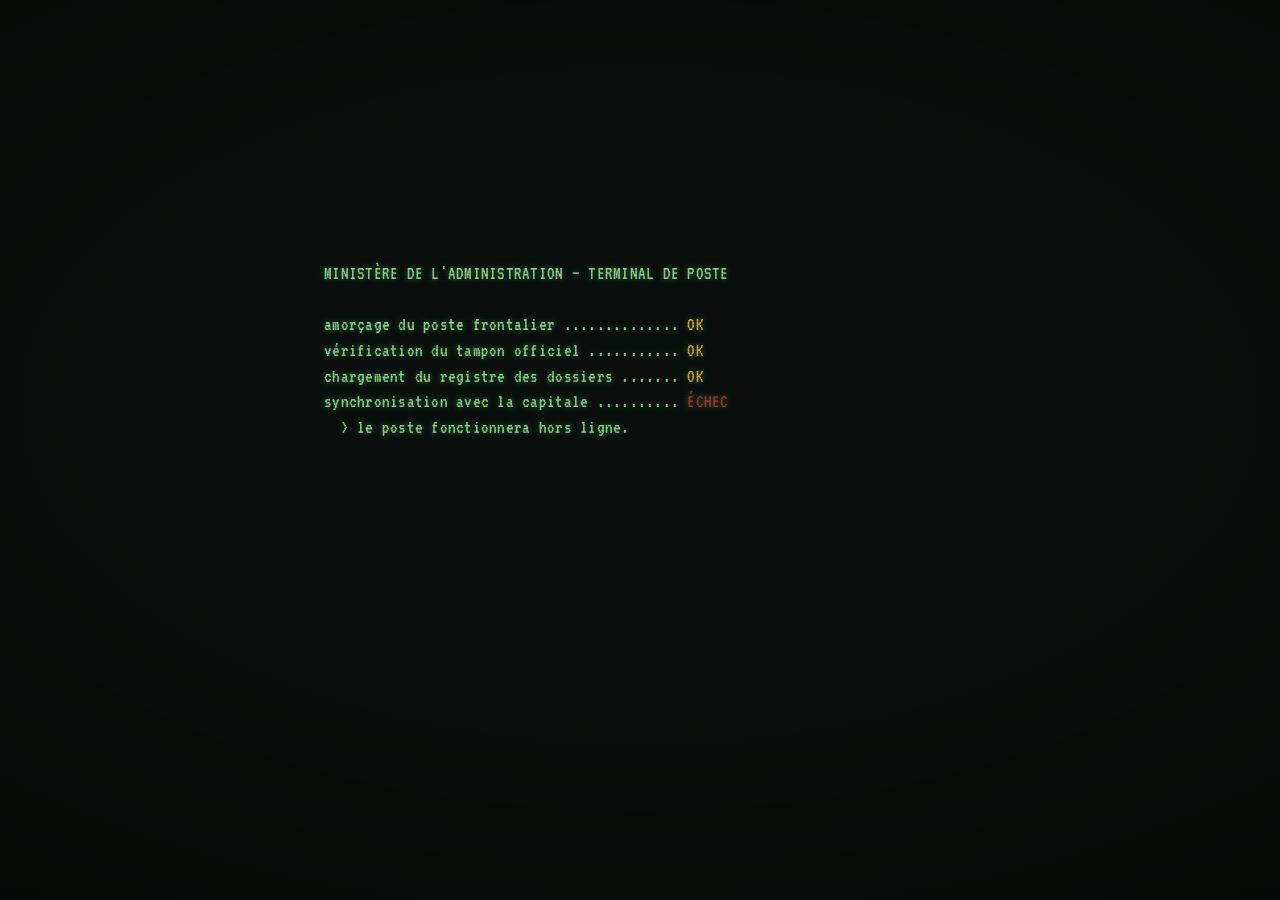
==== portfolio/index.html @ 6e9fb61f "Portfolio interactif : poste-frontière jouable Ajoute portfolio/ — un portfolio en poste de contrôle" ====
<!DOCTYPE html>
<html lang="fr">
<head>
<meta charset="UTF-8">
<meta name="viewport" content="width=device-width, initial-scale=1.0, viewport-fit=cover">
<meta name="theme-color" content="#0b0e0c">
<title>BUREAU DES ENTRÉES — Ayoub Ouaadoud</title>
<meta name="description" content="Portfolio interactif : poste de contrôle, documents à inspecter, tampons et terminal.">
<link rel="preconnect" href="https://fonts.googleapis.com">
<link rel="preconnect" href="https://fonts.gstatic.com" crossorigin>
<link href="https://fonts.googleapis.com/css2?family=Silkscreen:wght@400;700&family=VT323&family=Special+Elite&display=swap" rel="stylesheet">
<link rel="stylesheet" href="css/portfolio.css">
<link rel="icon" href="data:image/svg+xml,<svg xmlns='http://www.w3.org/2000/svg' viewBox='0 0 100 100'><text y='.9em' font-size='90'>🛂</text></svg>">
</head>
<body class="booting">

<!-- ================= HABILLAGE CRT ================= -->
<div class="crt" aria-hidden="true">
  <div class="crt-lines"></div>
  <div class="crt-glow"></div>
  <div class="crt-flicker"></div>
</div>

<!-- ================= 1. AMORÇAGE ================= -->
<section id="layer-boot" class="layer active">
  <div class="boot-wrap">
    <pre id="boot-log" class="boot-log"></pre>
    <button id="boot-enter" class="boot-enter" hidden>
      &gt; APPUYEZ POUR PRENDRE VOTRE POSTE
    </button>
    <p class="boot-hint" id="boot-hint" hidden>le son est désactivé — vous pourrez l'allumer en haut à droite</p>
  </div>
</section>

<!-- ================= 2. BRIEFING DU JOUR ================= -->
<section id="layer-brief" class="layer">
  <div class="brief">
    <p class="brief-day" id="brief-day">JOUR 1</p>
    <h1 class="brief-title" id="brief-title">BUREAU DES ENTRÉES</h1>
    <div class="brief-rule"></div>
    <p class="brief-line" id="brief-line"></p>
    <ul class="brief-list" id="brief-list"></ul>
    <button id="brief-go" class="btn btn-stamp">COMMENCER LE SERVICE</button>
  </div>
</section>

<!-- ================= 3. LE POSTE ================= -->
<main id="layer-desk" class="layer">

  <header class="hud">
    <div class="hud-left">
      <span class="hud-seal">◼</span>
      <span class="hud-state" id="hud-state">ÉTAT DE BRUXELLIA</span>
      <span class="hud-sep">·</span>
      <span id="hud-day">JOUR 1</span>
      <span class="hud-sep">·</span>
      <span id="hud-clock">09:00</span>
    </div>
    <div class="hud-right">
      <button class="hud-btn" id="btn-dossier" title="Dossiers approuvés">▤ <span id="hud-count">0</span>/<span id="hud-total">0</span></button>
      <button class="hud-btn" id="btn-eggs" title="Anomalies détectées">◈ <span id="egg-count">0</span>/<span id="egg-total">0</span></button>
      <button class="hud-btn" id="btn-sound" title="Son" aria-pressed="false">♪ OFF</button>
      <button class="hud-btn" id="btn-help" title="Aide">?</button>
    </div>
  </header>

  <!-- ---- guichet ---- -->
  <section class="booth">
    <div class="booth-wall">
      <div class="wall-poster" id="wall-poster">
        <span class="poster-glyph">▲</span>
        <span class="poster-text" id="poster-text">L'ORDRE PAR LE FORMULAIRE</span>
      </div>
      <div class="wall-clock" aria-hidden="true"><span class="wall-clock-hand"></span></div>
      <div class="wall-plant" id="wall-plant" title="…">❦</div>
    </div>

    <div class="booth-window">
      <div class="window-frame">
        <div class="window-glass">
          <div class="queue-shadows" id="queue-shadows"></div>
          <div class="applicant" id="applicant" hidden>
            <div class="applicant-portrait" id="applicant-portrait"></div>
          </div>
          <div class="window-empty" id="window-empty">— GUICHET LIBRE —</div>
        </div>
        <div class="window-sill"></div>
      </div>

      <div class="booth-side">
        <div class="queue-box">
          <span class="queue-label">EN ATTENTE</span>
          <span class="queue-num" id="queue-num">0</span>
        </div>
        <button class="buzzer" id="buzzer">
          <span class="buzzer-dome"></span>
          <span class="buzzer-label">SUIVANT</span>
        </button>
      </div>
    </div>

    <div class="dialogue" id="dialogue" hidden>
      <span class="dialogue-who" id="dialogue-who"></span>
      <p class="dialogue-text" id="dialogue-text"></p>
    </div>
  </section>

  <!-- ---- bureau ---- -->
  <section class="desk" id="desk">
    <div class="desk-edge"></div>
    <div class="desk-surface" id="desk-surface">
      <p class="desk-hint" id="desk-hint">Appuyez sur <b>SUIVANT</b> pour appeler le premier dossier.</p>
    </div>

    <aside class="tray">
      <button class="tool tool-book" id="tool-book">
        <span class="tool-ico">▤</span><span class="tool-name">RÈGLEMENT</span>
      </button>
      <button class="tool tool-term" id="tool-term">
        <span class="tool-ico">▮</span><span class="tool-name">TERMINAL</span>
      </button>
      <div class="stamps">
        <button class="stamp-tool stamp-ok" id="stamp-ok" data-verdict="ok">
          <span class="stamp-face">APPROUVÉ</span>
        </button>
        <button class="stamp-tool stamp-no" id="stamp-no" data-verdict="no">
          <span class="stamp-face">REFUSÉ</span>
        </button>
      </div>
      <button class="tool tool-lamp" id="tool-lamp" title="Lampe de bureau">
        <span class="tool-ico">☼</span><span class="tool-name">LAMPE</span>
      </button>
    </aside>
  </section>

  <div class="stamp-cursor" id="stamp-cursor" hidden></div>
</main>

<!-- ================= SUPERPOSITIONS ================= -->

<!-- règlement -->
<div class="overlay" id="ov-book" hidden>
  <div class="book">
    <div class="book-head">
      <span class="book-title">RÈGLEMENT DU BUREAU</span>
      <button class="x" data-close="ov-book">✕</button>
    </div>
    <nav class="book-tabs" id="book-tabs"></nav>
    <div class="book-page" id="book-page"></div>
  </div>
</div>

<!-- terminal -->
<div class="overlay" id="ov-term" hidden>
  <div class="terminal">
    <div class="term-head">
      <span class="term-title">TERMINAL DE SERVICE — v0.9</span>
      <button class="x" data-close="ov-term">✕</button>
    </div>
    <div class="term-body" id="term-body"></div>
    <form class="term-form" id="term-form" autocomplete="off">
      <span class="term-prompt">inspecteur@bureau:~$</span>
      <input class="term-input" id="term-input" spellcheck="false" autocomplete="off">
    </form>
  </div>
</div>

<!-- dossiers approuvés -->
<div class="overlay" id="ov-dossier" hidden>
  <div class="panel">
    <div class="panel-head">
      <span class="panel-title">DOSSIERS TRAITÉS</span>
      <button class="x" data-close="ov-dossier">✕</button>
    </div>
    <div class="panel-body" id="dossier-body"></div>
  </div>
</div>

<!-- anomalies / easter eggs -->
<div class="overlay" id="ov-eggs" hidden>
  <div class="panel">
    <div class="panel-head">
      <span class="panel-title">REGISTRE DES ANOMALIES</span>
      <button class="x" data-close="ov-eggs">✕</button>
    </div>
    <div class="panel-body" id="eggs-body"></div>
  </div>
</div>

<!-- aide -->
<div class="overlay" id="ov-help" hidden>
  <div class="panel panel-sm">
    <div class="panel-head">
      <span class="panel-title">CONSIGNES</span>
      <button class="x" data-close="ov-help">✕</button>
    </div>
    <div class="panel-body">
      <ul class="help-list">
        <li><b>SUIVANT</b> — appelle le dossier suivant au guichet.</li>
        <li><b>Clic sur un document</b> — l'agrandit. Re-clic : le repose.</li>
        <li><b>Glisser</b> — déplace les papiers sur le bureau.</li>
        <li><b>APPROUVÉ / REFUSÉ</b> — prenez le tampon, puis frappez le passeport.</li>
        <li><b>RÈGLEMENT</b> — qui je suis, ce que je sais faire, comment me joindre.</li>
        <li><b>TERMINAL</b> — tapez <code>aide</code>. Certaines commandes ne sont pas dans la liste.</li>
        <li><b>◈</b> — anomalies cachées dans le bureau. Elles ne se donnent pas.</li>
      </ul>
      <p class="help-foot">Aucun verdict n'est le bon. Le bureau s'en moque. Vous non.</p>
    </div>
  </div>
</div>

<!-- toast -->
<div class="toast" id="toast" hidden></div>

<script src="js/data.js"></script>
<script src="js/audio.js"></script>
<script src="js/portraits.js"></script>
<script src="js/eggs.js"></script>
<script src="js/terminal.js"></script>
<script src="js/desk.js"></script>
<script src="js/main.js"></script>
</body>
</html>
---- portfolio/css/portfolio.css ----
/* ============================================================
   BUREAU DES ENTRÉES — portfolio interactif
   Thème : poste-frontière, béton, papier jauni, encre de tampon
   Règle de style : aucun angle arrondi, aucune ombre floue,
   des bordures nettes de 2px, tout en majuscules.
   ============================================================ */

:root {
  /* béton & métal */
  --void:      #07090a;
  --wall:      #2c3230;
  --wall-2:    #232827;
  --wall-3:    #1a1e1d;
  --metal:     #3c4340;
  --metal-2:   #2a302e;
  --desk:      #4a3f33;
  --desk-2:    #362e25;

  /* papier */
  --paper:     #cdc6ae;
  --paper-2:   #bab392;
  --paper-3:   #a49c7d;
  --ink:       #191713;
  --ink-soft:  #4a453b;

  /* encres */
  --green:     #4f8f5b;
  --green-2:   #2f5d38;
  --red:       #a33127;
  --red-2:     #74211a;
  --amber:     #d9a441;
  --crt:       #86d68a;
  --crt-dim:   #47774a;

  --f-pix:  "Silkscreen", "Courier New", monospace;
  --f-term: "VT323", "Courier New", monospace;
  --f-type: "Special Elite", "Courier New", monospace;

  --shadow: 3px 3px 0 rgba(0, 0, 0, 0.55);
}

* { margin: 0; padding: 0; box-sizing: border-box; -webkit-tap-highlight-color: transparent; }

/* l'attribut hidden l'emporte toujours : plusieurs blocs sont en display:flex */
[hidden] { display: none !important; }

html, body { height: 100%; }

body {
  background: var(--void);
  color: var(--paper);
  font-family: var(--f-pix);
  font-size: 13px;
  line-height: 1.5;
  overflow: hidden;
  image-rendering: pixelated;
  letter-spacing: 0.02em;
}

body.night { --wall: #1c211f; --wall-2: #171b1a; --desk: #2e281f; --desk-2: #221d16; }

button, input { font: inherit; color: inherit; background: none; border: none; cursor: pointer; }

code { font-family: var(--f-term); font-size: 1.15em; color: var(--amber); }

/* ---------- habillage CRT ---------- */
.crt { position: fixed; inset: 0; z-index: 900; pointer-events: none; }
.crt-lines {
  position: absolute; inset: 0; opacity: 0.5;
  background: repeating-linear-gradient(
    to bottom,
    rgba(0, 0, 0, 0.32) 0px, rgba(0, 0, 0, 0.32) 1px,
    transparent 1px, transparent 3px);
}
.crt-glow {
  position: absolute; inset: 0;
  background: radial-gradient(ellipse 90% 70% at 50% 45%, transparent 45%, rgba(0, 0, 0, 0.75) 100%);
}
.crt-flicker {
  position: absolute; inset: 0; background: rgba(134, 214, 138, 0.03);
  animation: flick 6s steps(1) infinite;
}
@keyframes flick {
  0%, 92%, 100% { opacity: 0; }
  93% { opacity: 1; }
  95% { opacity: 0.2; }
  97% { opacity: 0.8; }
}

/* ---------- couches ---------- */
.layer { display: none; height: 100dvh; width: 100%; }
.layer.active { display: block; }
#layer-desk.active { display: flex; flex-direction: column; }

/* ============================================================
   1. AMORÇAGE
   ============================================================ */
.boot-wrap {
  height: 100dvh; padding: 6vh 5vw;
  display: flex; flex-direction: column; justify-content: center;
  max-width: 760px; margin: 0 auto;
}
.boot-log {
  font-family: var(--f-term); font-size: 19px; line-height: 1.35;
  color: var(--crt); text-shadow: 0 0 6px rgba(134, 214, 138, 0.45);
  white-space: pre-wrap; min-height: 42vh;
}
.boot-log b { color: #fff; font-weight: normal; }
.boot-log .err { color: var(--red); }
.boot-log .ok { color: var(--amber); }
.boot-enter {
  margin-top: 26px; align-self: flex-start;
  font-family: var(--f-term); font-size: 22px; color: var(--void);
  background: var(--crt); padding: 6px 16px;
  animation: blinkbg 1.1s steps(1) infinite;
}
@keyframes blinkbg { 50% { background: var(--crt-dim); } }
.boot-hint { margin-top: 14px; font-size: 10px; color: var(--crt-dim); }

/* ============================================================
   2. BRIEFING
   ============================================================ */
#layer-brief { background: var(--void); }
.brief {
  height: 100dvh; display: flex; flex-direction: column; justify-content: center;
  padding: 0 8vw; max-width: 720px; margin: 0 auto;
  animation: fade 0.6s ease both;
}
@keyframes fade { from { opacity: 0; } }
.brief-day { font-size: 12px; color: var(--amber); letter-spacing: 0.3em; }
.brief-title { font-size: clamp(26px, 7vw, 52px); line-height: 1.05; margin: 10px 0; font-weight: 700; }
.brief-rule { height: 3px; background: var(--paper); width: 90px; margin: 14px 0 20px; }
.brief-line { font-family: var(--f-type); font-size: 15px; color: var(--paper-3); margin-bottom: 18px; }
.brief-list { list-style: none; margin-bottom: 30px; }
.brief-list li { font-size: 12px; padding: 5px 0 5px 18px; position: relative; color: var(--paper-2); }
.brief-list li::before { content: "▪"; position: absolute; left: 0; color: var(--red); }

.btn {
  border: 2px solid var(--paper); padding: 10px 20px; font-size: 13px;
  align-self: flex-start; box-shadow: var(--shadow); transition: transform 0.06s;
}
.btn:active { transform: translate(3px, 3px); box-shadow: none; }
.btn-stamp { background: var(--paper); color: var(--void); font-weight: 700; }
.btn-stamp:hover { background: var(--amber); }

/* ============================================================
   3. HUD
   ============================================================ */
.hud {
  display: flex; justify-content: space-between; align-items: center;
  gap: 10px; padding: 6px 10px; background: var(--wall-3);
  border-bottom: 2px solid var(--void); font-size: 10px; flex: 0 0 auto;
  color: var(--paper-3);
}
.hud-left { display: flex; align-items: center; gap: 7px; min-width: 0; }
.hud-seal { color: var(--red); }
.hud-state { color: var(--paper); letter-spacing: 0.12em; white-space: nowrap; overflow: hidden; text-overflow: ellipsis; }
.hud-sep { opacity: 0.4; }
.hud-right { display: flex; gap: 5px; flex: 0 0 auto; }
.hud-btn {
  border: 1px solid var(--metal); padding: 4px 7px; font-size: 10px;
  background: var(--wall-2); color: var(--paper-3);
}
.hud-btn:hover { background: var(--metal); color: var(--paper); }
.hud-btn.on { background: var(--green-2); color: #fff; border-color: var(--green); }

/* ============================================================
   4. GUICHET
   ============================================================ */
.booth {
  flex: 1 1 44%; min-height: 210px; position: relative; overflow: hidden;
  background:
    linear-gradient(to bottom, var(--wall-2), var(--wall) 55%, var(--wall-3));
}
.booth-wall {
  position: absolute; inset: 0;
  background-image:
    repeating-linear-gradient(90deg, rgba(0,0,0,0.14) 0 2px, transparent 2px 46px),
    repeating-linear-gradient(0deg, rgba(255,255,255,0.02) 0 1px, transparent 1px 5px);
}
.wall-poster {
  position: absolute; left: 4%; top: 12%; width: 108px; padding: 10px 6px;
  background: var(--paper-2); color: var(--ink); border: 2px solid var(--ink);
  text-align: center; box-shadow: var(--shadow); transform: rotate(-1.5deg);
  cursor: pointer; user-select: none;
}
.wall-poster:hover { background: var(--paper); }
.poster-glyph { display: block; font-size: 22px; color: var(--red); line-height: 1; }
.poster-text { display: block; font-size: 8px; margin-top: 6px; letter-spacing: 0.08em; }
.wall-clock {
  position: absolute; right: 6%; top: 10%; width: 42px; height: 42px;
  border: 3px solid var(--metal-2); background: var(--wall-3);
}
.wall-clock-hand {
  position: absolute; left: 50%; top: 50%; width: 2px; height: 14px;
  background: var(--paper-3); transform-origin: 50% 0;
  animation: tick 24s steps(24) infinite;
}
@keyframes tick { to { transform: rotate(360deg); } }
.wall-plant {
  position: absolute; left: 4%; bottom: 30%; font-size: 26px; color: #5f9a63;
  cursor: pointer; user-select: none; transition: transform 0.12s;
}
.wall-plant:hover { transform: scale(1.12) rotate(4deg); }

/* --- fenêtre --- */
.booth-window {
  position: absolute; left: 50%; top: 50%; transform: translate(-50%, -46%);
  display: flex; align-items: flex-end; gap: 14px;
}
.window-frame { border: 4px solid var(--metal-2); background: var(--void); box-shadow: var(--shadow); }
.window-glass {
  width: 252px; height: 176px; position: relative; overflow: hidden;
  background: linear-gradient(to bottom, #10151a, #1b2228 70%, #10151a);
}
.window-glass::after {
  content: ""; position: absolute; inset: 0; pointer-events: none;
  background: linear-gradient(115deg, rgba(255,255,255,0.07) 0 22%, transparent 22% 40%, rgba(255,255,255,0.04) 40% 47%, transparent 47%);
}
.window-sill { height: 10px; background: var(--metal); border-top: 2px solid var(--void); }
.window-empty {
  position: absolute; inset: 0; display: flex; align-items: center; justify-content: center;
  font-size: 9px; color: #33403f; letter-spacing: 0.2em;
}
.queue-shadows { position: absolute; inset: 0; opacity: 0.5; }
.queue-shadows i {
  position: absolute; bottom: 0; width: 26px; height: 44px; background: #0c1114;
  border-radius: 13px 13px 0 0;
}
.applicant {
  position: absolute; left: 50%; bottom: -14px; transform: translateX(-50%);
  animation: step-up 0.5s steps(4) both;
}
@keyframes step-up { from { transform: translateX(-50%) translateY(46px); } }
.applicant-portrait { width: 136px; height: 170px; }
.buste { display: block; width: 100%; height: 100%; image-rendering: pixelated; }


.booth-side { display: flex; flex-direction: column; gap: 8px; align-items: stretch; }
.queue-box {
  background: var(--wall-3); border: 2px solid var(--metal-2); padding: 5px 8px; text-align: center;
}
.queue-label { display: block; font-size: 7px; color: var(--paper-3); letter-spacing: 0.1em; }
.queue-num { display: block; font-size: 20px; color: var(--amber); }
.buzzer { display: flex; flex-direction: column; align-items: center; gap: 5px; padding: 6px 8px; border: 2px solid var(--metal-2); background: var(--wall-3); }
.buzzer-dome {
  width: 34px; height: 20px; background: linear-gradient(to bottom, var(--red), var(--red-2));
  border: 2px solid var(--void); border-radius: 17px 17px 0 0;
}
.buzzer:hover .buzzer-dome { background: linear-gradient(to bottom, #c93e31, var(--red)); }
.buzzer:active .buzzer-dome { transform: translateY(3px); }
.buzzer-label { font-size: 8px; letter-spacing: 0.1em; }
.buzzer:disabled { opacity: 0.4; cursor: not-allowed; }

/* --- bulle de dialogue --- */
.dialogue {
  position: absolute; left: 50%; bottom: 8px; transform: translateX(-50%);
  width: min(88%, 460px); background: var(--paper); color: var(--ink);
  border: 2px solid var(--ink); padding: 8px 11px; box-shadow: var(--shadow);
  animation: fade 0.25s both;
}
.dialogue-who { display: block; font-size: 8px; color: var(--red-2); letter-spacing: 0.12em; }
.dialogue-text { font-family: var(--f-type); font-size: 14px; min-height: 1.2em; }

/* ============================================================
   5. BUREAU
   ============================================================ */
.desk {
  flex: 1 1 56%; position: relative; display: flex; min-height: 240px;
  background:
    repeating-linear-gradient(92deg, rgba(0,0,0,0.10) 0 3px, transparent 3px 26px),
    linear-gradient(to bottom, var(--desk), var(--desk-2));
  border-top: 3px solid var(--void);
}
.desk-edge {
  position: absolute; top: 0; left: 0; right: 0; height: 8px;
  background: linear-gradient(to bottom, rgba(255,255,255,0.10), transparent);
  pointer-events: none;
}
.desk-surface { position: relative; flex: 1 1 auto; overflow: hidden; }
.desk-hint {
  position: absolute; left: 50%; top: 50%; transform: translate(-50%, -50%);
  font-size: 10px; color: rgba(205, 198, 174, 0.4); text-align: center; width: 80%;
}
.desk-hint b { color: var(--amber); }

/* --- outils --- */
.tray {
  flex: 0 0 96px; background: var(--metal-2); border-left: 3px solid var(--void);
  padding: 8px 7px; display: flex; flex-direction: column; gap: 7px;
}
.tool {
  border: 2px solid var(--metal); background: var(--wall-3); padding: 6px 3px;
  display: flex; flex-direction: column; align-items: center; gap: 3px;
  font-size: 8px; color: var(--paper-3); letter-spacing: 0.06em;
}
.tool:hover { background: var(--metal); color: var(--paper); }
.tool-ico { font-size: 16px; line-height: 1; }
.tool-term .tool-ico { color: var(--crt); }
.tool-lamp { margin-top: auto; }
.tool-lamp .tool-ico { color: var(--amber); }
body.night .tool-lamp .tool-ico { color: var(--metal); }

.stamps { display: flex; flex-direction: column; gap: 7px; }
.stamp-tool {
  border: 2px solid var(--void); padding: 9px 2px; font-size: 9px; font-weight: 700;
  color: #fff; box-shadow: var(--shadow); letter-spacing: 0.04em;
}
.stamp-ok { background: var(--green-2); }
.stamp-ok:hover { background: var(--green); }
.stamp-no { background: var(--red-2); }
.stamp-no:hover { background: var(--red); }
.stamp-tool.armed { outline: 2px dashed var(--amber); outline-offset: 2px; }
.stamp-tool:disabled { opacity: 0.35; cursor: not-allowed; box-shadow: none; }

/* curseur tampon */
.stamp-cursor {
  position: fixed; z-index: 800; pointer-events: none; transform: translate(-50%, -50%);
  border: 3px solid; padding: 7px 12px; font-size: 12px; font-weight: 700;
  opacity: 0.9; letter-spacing: 0.05em;
}
.stamp-cursor.ok { color: var(--green); border-color: var(--green); background: rgba(47, 93, 56, 0.25); }
.stamp-cursor.no { color: var(--red); border-color: var(--red); background: rgba(116, 33, 26, 0.25); }
body.armed { cursor: crosshair; }

/* ============================================================
   6. DOCUMENTS
   ============================================================ */
.doc {
  position: absolute; width: 212px; background: var(--paper); color: var(--ink);
  border: 2px solid var(--ink-soft); box-shadow: var(--shadow);
  padding: 8px 9px 10px; cursor: grab; user-select: none;
  animation: slide-in 0.32s cubic-bezier(0.2, 0.9, 0.3, 1) both;
  background-image: repeating-linear-gradient(0deg, rgba(0,0,0,0.025) 0 1px, transparent 1px 4px);
  max-height: 268px; overflow: hidden;
}
/* le papier est coupé sur le bureau : il faut l'agrandir pour tout lire */
.doc::after {
  content: ""; position: absolute; left: 0; right: 0; bottom: 0; height: 30px;
  background: linear-gradient(rgba(205, 198, 174, 0), var(--paper) 78%);
  pointer-events: none;
}
@keyframes slide-in { from { transform: translate(-60px, 40px) rotate(-8deg); opacity: 0; } }
.doc.dragging { cursor: grabbing; box-shadow: 6px 6px 0 rgba(0,0,0,0.5); z-index: 60 !important; }
.doc.zoom {
  /* !important : le papier porte des left/top en style inline (sa place sur le bureau) */
  position: fixed; left: 50% !important; top: 50% !important; width: min(92vw, 360px);
  transform: translate(-50%, -50%) rotate(0deg) !important; z-index: 700;
  box-shadow: 0 0 0 100vmax rgba(7, 9, 10, 0.72), 8px 8px 0 rgba(0,0,0,0.6);
  cursor: zoom-out; max-height: 88dvh; overflow-y: auto;
}
.doc.zoom::after { display: none; }
.doc.zoom .doc-hint { display: none; }
.doc-head {
  display: flex; justify-content: space-between; align-items: baseline; gap: 6px;
  border-bottom: 2px solid var(--ink); padding-bottom: 4px; margin-bottom: 6px;
}
.doc-kind { font-size: 8px; letter-spacing: 0.1em; }
.doc-no { font-size: 7px; color: var(--ink-soft); font-family: var(--f-term); }
.doc-title { font-size: 11px; font-weight: 700; line-height: 1.25; margin-bottom: 5px; }
.doc-sub { font-size: 8px; color: var(--ink-soft); margin-bottom: 6px; }
.doc-row { display: flex; gap: 6px; font-size: 8px; padding: 2px 0; border-bottom: 1px dotted rgba(25,23,19,0.28); }
.doc-row span:first-child { color: var(--ink-soft); flex: 0 0 56px; }
.doc-row span:last-child { flex: 1 1 auto; font-family: var(--f-term); font-size: 12px; line-height: 1.15; }
.doc-body { font-family: var(--f-type); font-size: 11px; line-height: 1.45; margin-top: 6px; }
.doc.zoom .doc-body { font-size: 13px; }
.doc.zoom .doc-title { font-size: 15px; }
.doc.zoom .doc-row span:last-child { font-size: 15px; }
.doc-list { list-style: none; margin-top: 6px; }
.doc-list li { font-size: 9px; padding: 2px 0 2px 12px; position: relative; }
.doc-list li::before { content: "▸"; position: absolute; left: 0; color: var(--red-2); }
.doc-photo { float: right; width: 50px; height: 56px; border: 2px solid var(--ink); margin: 0 0 5px 6px; background: var(--paper-3); }
.doc-photo img { display: block; width: 100%; height: 100%; image-rendering: pixelated; }
.doc-links { margin-top: 8px; display: flex; flex-wrap: wrap; gap: 5px; }
.doc-link {
  font-size: 8px; border: 1px solid var(--ink); padding: 3px 6px; color: var(--ink);
  text-decoration: none; background: rgba(0,0,0,0.05);
}
.doc-link:hover { background: var(--ink); color: var(--paper); }
.doc-seal {
  margin-top: 8px; font-size: 7px; color: var(--ink-soft); font-family: var(--f-term);
  border-top: 1px dashed rgba(25,23,19,0.3); padding-top: 4px; letter-spacing: 0.06em;
}
.doc-hint {
  position: absolute; right: 7px; bottom: 4px; z-index: 3;
  font-size: 7px; color: var(--ink-soft); opacity: 0.85;
}

/* barcode */
.doc-code { display: flex; gap: 1px; height: 14px; margin-top: 7px; }
.doc-code i { display: block; background: var(--ink); }

/* --- marque de tampon --- */
.ink {
  --rot: -11deg;
  position: absolute; z-index: 5; pointer-events: none; white-space: nowrap;
  border: 4px double; padding: 7px 14px; font-size: 17px; font-weight: 700;
  letter-spacing: 0.09em; opacity: 0.88; transform: rotate(var(--rot));
  animation: thud 0.24s cubic-bezier(0.3, 1.6, 0.5, 1) both;
  mix-blend-mode: multiply;
}
.ink.ok { color: #1f7a37; border-color: #1f7a37; }
.ink.no { color: #ac2419; border-color: #ac2419; }
@keyframes thud {
  from { transform: rotate(var(--rot)) scale(3.2); opacity: 0; }
  60%  { transform: rotate(var(--rot)) scale(0.92); opacity: 0.95; }
  to   { transform: rotate(var(--rot)) scale(1); opacity: 0.88; }
}
.shake { animation: shake 0.18s steps(2) 2; }
@keyframes shake { 50% { transform: translate(2px, -2px); } }

/* ============================================================
   7. SUPERPOSITIONS
   ============================================================ */
.overlay {
  position: fixed; inset: 0; z-index: 750; background: rgba(7, 9, 10, 0.82);
  display: flex; align-items: center; justify-content: center; padding: 16px;
  animation: fade 0.18s both;
}
.overlay[hidden] { display: none; }
.x { font-size: 13px; color: var(--paper-3); padding: 2px 6px; }
.x:hover { color: var(--red); }

/* --- règlement --- */
.book {
  width: min(96vw, 620px); max-height: 88dvh; display: flex; flex-direction: column;
  background: var(--paper); color: var(--ink); border: 3px solid var(--ink);
  box-shadow: 8px 8px 0 rgba(0,0,0,0.6);
}
.book-head {
  display: flex; justify-content: space-between; align-items: center;
  background: var(--ink); color: var(--paper); padding: 7px 10px;
}
.book-title { font-size: 10px; letter-spacing: 0.14em; }
.book-head .x { color: var(--paper-3); }
.book-tabs { display: flex; flex-wrap: wrap; gap: 0; border-bottom: 2px solid var(--ink); background: var(--paper-2); }
.book-tab {
  font-size: 9px; padding: 7px 10px; color: var(--ink-soft);
  border-right: 1px solid rgba(25,23,19,0.25);
}
.book-tab:hover { background: var(--paper-3); }
.book-tab.on { background: var(--paper); color: var(--ink); font-weight: 700; box-shadow: inset 0 -3px 0 var(--red); }
.book-page { padding: 14px 16px 18px; overflow-y: auto; }
.book-h { font-size: 13px; font-weight: 700; margin-bottom: 4px; }
.book-sub { font-size: 9px; color: var(--ink-soft); margin-bottom: 12px; letter-spacing: 0.08em; }
.book-p { font-family: var(--f-type); font-size: 14px; line-height: 1.6; margin-bottom: 10px; }
.book-ul { list-style: none; margin: 8px 0 14px; }
.book-ul li { font-size: 10px; padding: 3px 0 3px 14px; position: relative; line-height: 1.5; }
.book-ul li::before { content: "▪"; position: absolute; left: 0; color: var(--red-2); }
.book-ul b { font-size: 10px; }
.bars { margin: 6px 0 16px; }
.bar-row { display: flex; align-items: center; gap: 8px; margin-bottom: 5px; }
.bar-name { flex: 0 0 100px; font-size: 9px; }
.bar-track { flex: 1 1 auto; height: 10px; border: 2px solid var(--ink); background: var(--paper-2); padding: 1px; }
.bar-fill { height: 100%; background: var(--ink); background-image: repeating-linear-gradient(45deg, rgba(255,255,255,0.16) 0 2px, transparent 2px 4px); }
.bar-val { flex: 0 0 auto; font-size: 8px; color: var(--ink-soft); font-family: var(--f-term); }
.book-sig { margin-top: 18px; border-top: 2px solid var(--ink); padding-top: 8px; font-size: 8px; color: var(--ink-soft); display: flex; justify-content: space-between; gap: 10px; }

/* --- terminal --- */
.terminal {
  width: min(96vw, 660px); height: min(80dvh, 520px); display: flex; flex-direction: column;
  background: #050a06; border: 3px solid var(--metal-2); box-shadow: 8px 8px 0 rgba(0,0,0,0.6);
}
.term-head { display: flex; justify-content: space-between; align-items: center; background: var(--metal-2); padding: 5px 9px; }
.term-title { font-size: 9px; color: var(--crt-dim); letter-spacing: 0.12em; }
.term-body {
  flex: 1 1 auto; overflow-y: auto; padding: 10px 12px;
  font-family: var(--f-term); font-size: 17px; line-height: 1.32; color: var(--crt);
  text-shadow: 0 0 5px rgba(134, 214, 138, 0.35); white-space: pre-wrap; word-break: break-word;
}
.term-body .cmd { color: #fff; }
.term-body .dim { color: var(--crt-dim); }
.term-body .warn { color: var(--amber); }
.term-body .err { color: #d0554a; }
.term-body a { color: var(--amber); }
.term-form { display: flex; gap: 7px; align-items: center; border-top: 1px solid var(--crt-dim); padding: 7px 12px; background: #071009; }
.term-prompt { font-family: var(--f-term); font-size: 17px; color: var(--crt-dim); flex: 0 0 auto; }
.term-input { flex: 1 1 auto; font-family: var(--f-term); font-size: 17px; color: var(--crt); outline: none; caret-color: var(--crt); }

/* --- panneaux --- */
.panel {
  width: min(96vw, 560px); max-height: 86dvh; display: flex; flex-direction: column;
  background: var(--wall-2); border: 3px solid var(--metal-2); box-shadow: 8px 8px 0 rgba(0,0,0,0.6);
}
.panel-sm { width: min(94vw, 440px); }
.panel-head { display: flex; justify-content: space-between; align-items: center; background: var(--wall-3); padding: 8px 11px; border-bottom: 2px solid var(--void); }
.panel-title { font-size: 10px; letter-spacing: 0.14em; color: var(--amber); }
.panel-body { padding: 12px 14px 16px; overflow-y: auto; }
.rec {
  display: flex; gap: 9px; align-items: flex-start; padding: 8px;
  border: 1px solid var(--metal); margin-bottom: 7px; background: var(--wall-3);
}
.rec-ico { flex: 0 0 auto; font-size: 14px; }
.rec-ico.ok { color: var(--green); }
.rec-ico.no { color: var(--red); }
.rec-ico.lock { color: var(--metal); }
.rec-main { min-width: 0; display: flex; flex-direction: column; gap: 2px; }
.rec-name { font-size: 10px; color: var(--paper); line-height: 1.45; }
.rec-name .dim { color: var(--paper-3); }
.rec-desc { font-size: 9px; color: var(--paper-3); font-family: var(--f-type); margin-top: 3px; line-height: 1.45; }
.rec.locked .rec-name { color: var(--metal); }
.rec.locked .rec-desc,
.rec.locked .rec-name .dim { color: #4b5350; }
.empty-note { font-size: 10px; color: var(--paper-3); text-align: center; padding: 20px 0; font-family: var(--f-type); }
.help-list { list-style: none; }
.help-list li { font-size: 10px; padding: 5px 0 5px 14px; position: relative; color: var(--paper-2); line-height: 1.5; }
.help-list li::before { content: "▸"; position: absolute; left: 0; color: var(--amber); }
.help-foot { margin-top: 14px; font-family: var(--f-type); font-size: 12px; color: var(--paper-3); border-top: 1px solid var(--metal); padding-top: 10px; }

/* --- toast --- */
.toast {
  position: fixed; left: 50%; bottom: 22px; transform: translateX(-50%); z-index: 850;
  background: var(--amber); color: var(--void); border: 2px solid var(--void);
  padding: 8px 14px; font-size: 10px; box-shadow: var(--shadow); max-width: 90vw;
  animation: toast-in 0.28s cubic-bezier(0.2, 1.4, 0.4, 1) both;
}
.toast[hidden] { display: none; }
@keyframes toast-in { from { transform: translateX(-50%) translateY(24px); opacity: 0; } }
.toast b { display: block; font-size: 8px; letter-spacing: 0.12em; opacity: 0.72; }

/* --- lampe éteinte --- */
body.night .desk::after,
body.night .booth::after {
  content: ""; position: absolute; inset: 0; background: rgba(4, 8, 10, 0.62);
  pointer-events: none; z-index: 100;
}
body.night .doc { filter: brightness(0.72) saturate(0.7); }
.glow-note {
  position: absolute; z-index: 110; font-size: 9px; color: #7ff0d0;
  text-shadow: 0 0 8px #2ad0a0; border: 1px dashed #2ad0a0; padding: 6px 8px;
  background: rgba(0, 20, 16, 0.55); max-width: 210px; line-height: 1.5;
  animation: fade 0.6s both;
}

/* ============================================================
   8. ADAPTATIF
   ============================================================ */
@media (max-width: 900px) {
  .booth { flex: 0 0 40%; min-height: 190px; }
  .wall-poster { width: 84px; left: 2%; }
  .poster-text { font-size: 7px; }
  .window-glass { width: 190px; height: 140px; }
  .applicant-portrait { width: 108px; height: 135px; }
  .desk { flex: 1 1 60%; }
}

/* mode empilé : les papiers ne sont plus posés, ils sont listés */
@media (max-width: 700px) {
  .hud-state { display: none; }
  .booth { flex: 0 0 auto; height: 40dvh; min-height: 200px; }
  .booth-window { gap: 8px; }
  .desk { flex: 1 1 auto; min-height: 0; }
  .desk-surface { overflow-y: auto; padding: 10px 8px 24px; }
  .tray {
    flex: 0 0 auto; flex-direction: row; border-left: none; border-top: 3px solid var(--void);
    position: absolute; bottom: 0; left: 0; right: 0; padding: 6px; gap: 6px; z-index: 200;
  }
  .tool { flex: 1 1 auto; flex-direction: row; gap: 5px; padding: 8px 4px; }
  .tool-lamp { margin-top: 0; }
  .stamps { flex-direction: row; flex: 1 1 auto; gap: 6px; }
  .stamp-tool { flex: 1 1 auto; padding: 8px 4px; }
  .desk-surface { padding-bottom: 70px; }
  .wall-plant { left: auto; right: 5%; bottom: 42%; }
  .doc {
    position: relative !important; left: auto !important; top: auto !important;
    transform: none !important; width: 100%; margin: 0 auto 10px; cursor: pointer;
  }
  .doc.zoom { position: fixed !important; left: 50% !important; top: 50% !important; }
  .desk-hint { position: relative; transform: none; left: auto; top: auto; margin: 30px auto; }
}

@media (max-width: 420px) {
  .tool-name { display: none; }
  .stamp-tool { font-size: 8px; }
}

@media (prefers-reduced-motion: reduce) {
  *, *::before, *::after { animation-duration: 0.01ms !important; animation-iteration-count: 1 !important; }
  .crt-flicker { display: none; }
}

/* une ligne cliquable du registre */
.rec-click { cursor: pointer; }
.rec-click:hover { border-color: var(--amber); background: var(--metal-2); }
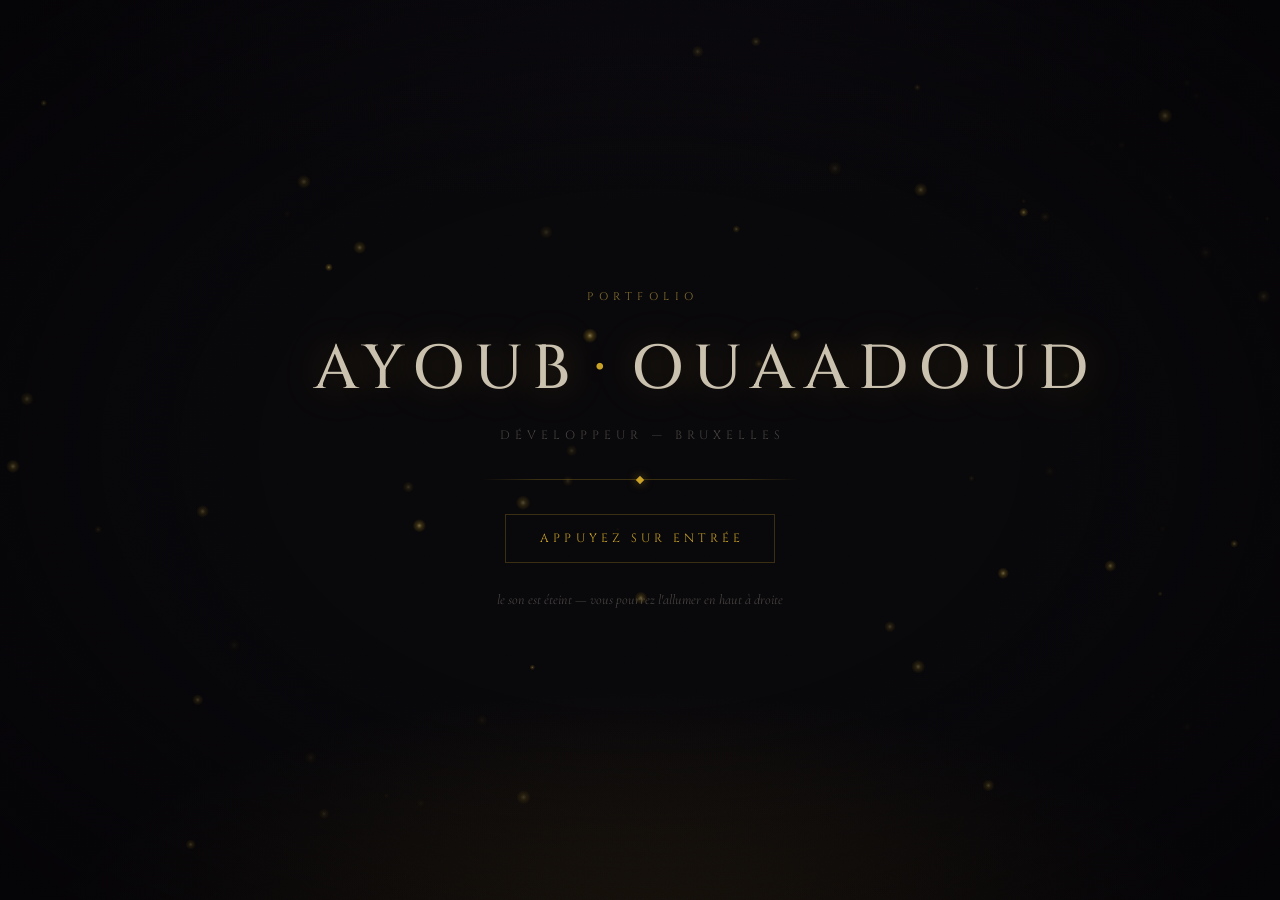
==== commit ccc3f75a: "Refonte du portfolio : site de grâce Abandon de la direction poste-frontière au profit d'un lieu de " ====
--- a/portfolio/index.html
+++ b/portfolio/index.html
@@ -3,221 +3,135 @@
 <head>
 <meta charset="UTF-8">
 <meta name="viewport" content="width=device-width, initial-scale=1.0, viewport-fit=cover">
-<meta name="theme-color" content="#0b0e0c">
-<title>BUREAU DES ENTRÉES — Ayoub Ouaadoud</title>
-<meta name="description" content="Portfolio interactif : poste de contrôle, documents à inspecter, tampons et terminal.">
+<meta name="theme-color" content="#08070a">
+<title>AYOUB OUAADOUD — Site de Grâce</title>
+<meta name="description" content="Portfolio interactif : un site de grâce, un inventaire, et dix objets à examiner.">
 <link rel="preconnect" href="https://fonts.googleapis.com">
 <link rel="preconnect" href="https://fonts.gstatic.com" crossorigin>
-<link href="https://fonts.googleapis.com/css2?family=Silkscreen:wght@400;700&family=VT323&family=Special+Elite&display=swap" rel="stylesheet">
+<link href="https://fonts.googleapis.com/css2?family=Cinzel:wght@400;500;600&family=Cormorant+Garamond:ital,wght@0,300;0,400;0,500;1,300;1,400&display=swap" rel="stylesheet">
 <link rel="stylesheet" href="css/portfolio.css">
-<link rel="icon" href="data:image/svg+xml,<svg xmlns='http://www.w3.org/2000/svg' viewBox='0 0 100 100'><text y='.9em' font-size='90'>🛂</text></svg>">
+<link rel="icon" href="data:image/svg+xml,<svg xmlns='http://www.w3.org/2000/svg' viewBox='0 0 100 100'><circle cx='50' cy='50' r='34' fill='none' stroke='%23c9a227' stroke-width='6'/><circle cx='50' cy='50' r='10' fill='%23f0dfa8'/></svg>">
 </head>
-<body class="booting">
+<body>
 
-<!-- ================= HABILLAGE CRT ================= -->
-<div class="crt" aria-hidden="true">
-  <div class="crt-lines"></div>
-  <div class="crt-glow"></div>
-  <div class="crt-flicker"></div>
-</div>
+<canvas id="braises" aria-hidden="true"></canvas>
+<div class="grain" aria-hidden="true"></div>
+<div class="vignette" aria-hidden="true"></div>
 
-<!-- ================= 1. AMORÇAGE ================= -->
-<section id="layer-boot" class="layer active">
-  <div class="boot-wrap">
-    <pre id="boot-log" class="boot-log"></pre>
-    <button id="boot-enter" class="boot-enter" hidden>
-      &gt; APPUYEZ POUR PRENDRE VOTRE POSTE
-    </button>
-    <p class="boot-hint" id="boot-hint" hidden>le son est désactivé — vous pourrez l'allumer en haut à droite</p>
+<!-- ================= OUVERTURE ================= -->
+<section id="ecran-ouverture" class="ecran active">
+  <div class="ouverture-bloc">
+    <p class="ouverture-sur">PORTFOLIO</p>
+    <h1 class="ouverture-titre">AYOUB<span class="ouverture-sep">·</span>OUAADOUD</h1>
+    <p class="ouverture-sous">DÉVELOPPEUR — BRUXELLES</p>
+    <div class="filet"><span class="filet-losange"></span></div>
+    <button id="entrer" class="entrer">APPUYEZ SUR ENTRÉE</button>
+    <p class="ouverture-note">le son est éteint — vous pourrez l'allumer en haut à droite</p>
   </div>
 </section>
 
-<!-- ================= 2. BRIEFING DU JOUR ================= -->
-<section id="layer-brief" class="layer">
-  <div class="brief">
-    <p class="brief-day" id="brief-day">JOUR 1</p>
-    <h1 class="brief-title" id="brief-title">BUREAU DES ENTRÉES</h1>
-    <div class="brief-rule"></div>
-    <p class="brief-line" id="brief-line"></p>
-    <ul class="brief-list" id="brief-list"></ul>
-    <button id="brief-go" class="btn btn-stamp">COMMENCER LE SERVICE</button>
-  </div>
-</section>
+<!-- ================= LE JEU ================= -->
+<main id="jeu" hidden>
 
-<!-- ================= 3. LE POSTE ================= -->
-<main id="layer-desk" class="layer">
-
-  <header class="hud">
-    <div class="hud-left">
-      <span class="hud-seal">◼</span>
-      <span class="hud-state" id="hud-state">ÉTAT DE BRUXELLIA</span>
-      <span class="hud-sep">·</span>
-      <span id="hud-day">JOUR 1</span>
-      <span class="hud-sep">·</span>
-      <span id="hud-clock">09:00</span>
-    </div>
-    <div class="hud-right">
-      <button class="hud-btn" id="btn-dossier" title="Dossiers approuvés">▤ <span id="hud-count">0</span>/<span id="hud-total">0</span></button>
-      <button class="hud-btn" id="btn-eggs" title="Anomalies détectées">◈ <span id="egg-count">0</span>/<span id="egg-total">0</span></button>
-      <button class="hud-btn" id="btn-sound" title="Son" aria-pressed="false">♪ OFF</button>
-      <button class="hud-btn" id="btn-help" title="Aide">?</button>
-    </div>
+  <header class="bandeau">
+    <button class="bandeau-retour" id="btn-retour" hidden>◄ RETOUR</button>
+    <span class="bandeau-porteur" id="bandeau-porteur">AYOUB OUAADOUD</span>
+    <span class="bandeau-lieu">NIVEAU <b id="bandeau-niveau">26</b></span>
+    <nav class="bandeau-actions">
+      <button class="lien-sobre" id="btn-souvenirs">SOUVENIRS <b id="cpt-souvenirs">0</b>/<b id="cpt-total">8</b></button>
+      <button class="lien-sobre" id="btn-son" aria-pressed="false">SON : ÉTEINT</button>
+    </nav>
   </header>
 
-  <!-- ---- guichet ---- -->
-  <section class="booth">
-    <div class="booth-wall">
-      <div class="wall-poster" id="wall-poster">
-        <span class="poster-glyph">▲</span>
-        <span class="poster-text" id="poster-text">L'ORDRE PAR LE FORMULAIRE</span>
-      </div>
-      <div class="wall-clock" aria-hidden="true"><span class="wall-clock-hand"></span></div>
-      <div class="wall-plant" id="wall-plant" title="…">❦</div>
-    </div>
-
-    <div class="booth-window">
-      <div class="window-frame">
-        <div class="window-glass">
-          <div class="queue-shadows" id="queue-shadows"></div>
-          <div class="applicant" id="applicant" hidden>
-            <div class="applicant-portrait" id="applicant-portrait"></div>
-          </div>
-          <div class="window-empty" id="window-empty">— GUICHET LIBRE —</div>
-        </div>
-        <div class="window-sill"></div>
-      </div>
-
-      <div class="booth-side">
-        <div class="queue-box">
-          <span class="queue-label">EN ATTENTE</span>
-          <span class="queue-num" id="queue-num">0</span>
-        </div>
-        <button class="buzzer" id="buzzer">
-          <span class="buzzer-dome"></span>
-          <span class="buzzer-label">SUIVANT</span>
-        </button>
-      </div>
-    </div>
-
-    <div class="dialogue" id="dialogue" hidden>
-      <span class="dialogue-who" id="dialogue-who"></span>
-      <p class="dialogue-text" id="dialogue-text"></p>
+  <!-- ---- site de grâce ---- -->
+  <section id="ecran-grace" class="ecran active">
+    <canvas id="lueur" aria-hidden="true"></canvas>
+    <div class="grace-bloc">
+      <p class="grace-sur">SITE DE GRÂCE DÉCOUVERT</p>
+      <h2 class="grace-titre">L'ATELIER</h2>
+      <nav class="menu" id="menu">
+        <button class="menu-item" data-ecran="ecran-inventaire"><span class="menu-marque"></span>INVENTAIRE<span class="menu-note">dix objets</span></button>
+        <button class="menu-item" data-ecran="ecran-attributs"><span class="menu-marque"></span>ATTRIBUTS<span class="menu-note">ce que je sais faire</span></button>
+        <button class="menu-item" data-ecran="ecran-chronique"><span class="menu-marque"></span>CHRONIQUE<span class="menu-note">ce qui a précédé</span></button>
+        <button class="menu-item" data-ecran="ecran-missives"><span class="menu-marque"></span>MISSIVES<span class="menu-note">me joindre</span></button>
+        <button class="menu-item menu-repos" data-action="repos"><span class="menu-marque"></span>SE REPOSER<span class="menu-note">reprendre souffle</span></button>
+      </nav>
     </div>
   </section>
 
-  <!-- ---- bureau ---- -->
-  <section class="desk" id="desk">
-    <div class="desk-edge"></div>
-    <div class="desk-surface" id="desk-surface">
-      <p class="desk-hint" id="desk-hint">Appuyez sur <b>SUIVANT</b> pour appeler le premier dossier.</p>
+  <!-- ---- inventaire ---- -->
+  <section id="ecran-inventaire" class="ecran">
+    <div class="ecran-tete">
+      <h2 class="ecran-titre">INVENTAIRE</h2>
+      <div class="filet"><span class="filet-losange"></span></div>
     </div>
+    <div class="inv">
+      <div class="inv-casiers" id="inv-casiers" role="listbox" aria-label="Objets"></div>
+      <article class="fiche" id="fiche"></article>
+    </div>
+  </section>
 
-    <aside class="tray">
-      <button class="tool tool-book" id="tool-book">
-        <span class="tool-ico">▤</span><span class="tool-name">RÈGLEMENT</span>
-      </button>
-      <button class="tool tool-term" id="tool-term">
-        <span class="tool-ico">▮</span><span class="tool-name">TERMINAL</span>
-      </button>
-      <div class="stamps">
-        <button class="stamp-tool stamp-ok" id="stamp-ok" data-verdict="ok">
-          <span class="stamp-face">APPROUVÉ</span>
-        </button>
-        <button class="stamp-tool stamp-no" id="stamp-no" data-verdict="no">
-          <span class="stamp-face">REFUSÉ</span>
+  <!-- ---- attributs ---- -->
+  <section id="ecran-attributs" class="ecran">
+    <div class="ecran-tete">
+      <h2 class="ecran-titre">ATTRIBUTS</h2>
+      <div class="filet"><span class="filet-losange"></span></div>
+    </div>
+    <div class="attr-corps">
+      <div class="attr-porteur">
+        <button class="attr-niveau" id="attr-niveau">
+          <span class="attr-niveau-lab">NIVEAU</span>
+          <span class="attr-niveau-val">26</span>
+          <span class="attr-niveau-note">un par dépôt public ou privé</span>
         </button>
       </div>
-      <button class="tool tool-lamp" id="tool-lamp" title="Lampe de bureau">
-        <span class="tool-ico">☼</span><span class="tool-name">LAMPE</span>
-      </button>
-    </aside>
+      <div class="attr-liste" id="attr-liste"></div>
+      <div class="attr-memoire" id="attr-memoire"></div>
+    </div>
   </section>
 
-  <div class="stamp-cursor" id="stamp-cursor" hidden></div>
+  <!-- ---- chronique ---- -->
+  <section id="ecran-chronique" class="ecran">
+    <div class="ecran-tete">
+      <h2 class="ecran-titre">CHRONIQUE</h2>
+      <div class="filet"><span class="filet-losange"></span></div>
+    </div>
+    <ol class="chronique" id="chronique"></ol>
+  </section>
+
+  <!-- ---- missives ---- -->
+  <section id="ecran-missives" class="ecran">
+    <div class="ecran-tete">
+      <h2 class="ecran-titre">MISSIVES</h2>
+      <div class="filet"><span class="filet-losange"></span></div>
+      <p class="ecran-note">Messages laissés au sol par le porteur.</p>
+    </div>
+    <div class="missives" id="missives"></div>
+  </section>
 </main>
 
-<!-- ================= SUPERPOSITIONS ================= -->
+<!-- ================= SURIMPRESSIONS ================= -->
+<div id="carton" class="carton" hidden><span class="carton-nom"></span></div>
+<div id="peri" class="peri" hidden><span>VOUS AVEZ PÉRI</span></div>
 
-<!-- règlement -->
-<div class="overlay" id="ov-book" hidden>
-  <div class="book">
-    <div class="book-head">
-      <span class="book-title">RÈGLEMENT DU BUREAU</span>
-      <button class="x" data-close="ov-book">✕</button>
+<div id="voile-souvenirs" class="voile" hidden>
+  <div class="panneau">
+    <div class="panneau-tete">
+      <h3>SOUVENIRS</h3>
+      <button class="panneau-fermer" data-fermer="voile-souvenirs">✕</button>
     </div>
-    <nav class="book-tabs" id="book-tabs"></nav>
-    <div class="book-page" id="book-page"></div>
+    <div class="panneau-corps" id="liste-souvenirs"></div>
   </div>
 </div>
 
-<!-- terminal -->
-<div class="overlay" id="ov-term" hidden>
-  <div class="terminal">
-    <div class="term-head">
-      <span class="term-title">TERMINAL DE SERVICE — v0.9</span>
-      <button class="x" data-close="ov-term">✕</button>
-    </div>
-    <div class="term-body" id="term-body"></div>
-    <form class="term-form" id="term-form" autocomplete="off">
-      <span class="term-prompt">inspecteur@bureau:~$</span>
-      <input class="term-input" id="term-input" spellcheck="false" autocomplete="off">
-    </form>
-  </div>
-</div>
-
-<!-- dossiers approuvés -->
-<div class="overlay" id="ov-dossier" hidden>
-  <div class="panel">
-    <div class="panel-head">
-      <span class="panel-title">DOSSIERS TRAITÉS</span>
-      <button class="x" data-close="ov-dossier">✕</button>
-    </div>
-    <div class="panel-body" id="dossier-body"></div>
-  </div>
-</div>
-
-<!-- anomalies / easter eggs -->
-<div class="overlay" id="ov-eggs" hidden>
-  <div class="panel">
-    <div class="panel-head">
-      <span class="panel-title">REGISTRE DES ANOMALIES</span>
-      <button class="x" data-close="ov-eggs">✕</button>
-    </div>
-    <div class="panel-body" id="eggs-body"></div>
-  </div>
-</div>
-
-<!-- aide -->
-<div class="overlay" id="ov-help" hidden>
-  <div class="panel panel-sm">
-    <div class="panel-head">
-      <span class="panel-title">CONSIGNES</span>
-      <button class="x" data-close="ov-help">✕</button>
-    </div>
-    <div class="panel-body">
-      <ul class="help-list">
-        <li><b>SUIVANT</b> — appelle le dossier suivant au guichet.</li>
-        <li><b>Clic sur un document</b> — l'agrandit. Re-clic : le repose.</li>
-        <li><b>Glisser</b> — déplace les papiers sur le bureau.</li>
-        <li><b>APPROUVÉ / REFUSÉ</b> — prenez le tampon, puis frappez le passeport.</li>
-        <li><b>RÈGLEMENT</b> — qui je suis, ce que je sais faire, comment me joindre.</li>
-        <li><b>TERMINAL</b> — tapez <code>aide</code>. Certaines commandes ne sont pas dans la liste.</li>
-        <li><b>◈</b> — anomalies cachées dans le bureau. Elles ne se donnent pas.</li>
-      </ul>
-      <p class="help-foot">Aucun verdict n'est le bon. Le bureau s'en moque. Vous non.</p>
-    </div>
-  </div>
-</div>
-
-<!-- toast -->
-<div class="toast" id="toast" hidden></div>
+<div id="annonce" class="annonce" hidden></div>
 
 <script src="js/data.js"></script>
 <script src="js/audio.js"></script>
-<script src="js/portraits.js"></script>
+<script src="js/ambiance.js"></script>
+<script src="js/sigils.js"></script>
 <script src="js/eggs.js"></script>
-<script src="js/terminal.js"></script>
-<script src="js/desk.js"></script>
+<script src="js/ui.js"></script>
 <script src="js/main.js"></script>
 </body>
 </html>
--- a/portfolio/css/portfolio.css
+++ b/portfolio/css/portfolio.css
@@ -1,584 +1,515 @@
 /* ============================================================
-   BUREAU DES ENTRÉES — portfolio interactif
-   Thème : poste-frontière, béton, papier jauni, encre de tampon
-   Règle de style : aucun angle arrondi, aucune ombre floue,
-   des bordures nettes de 2px, tout en majuscules.
+   SITE DE GRÂCE — feuille de style
+   Noir profond, or terni, sérif gravé.
+   Règles : pas de blanc pur, pas de bord franc sans raison,
+   tout se fond lentement.
    ============================================================ */
 
 :root {
-  /* béton & métal */
-  --void:      #07090a;
-  --wall:      #2c3230;
-  --wall-2:    #232827;
-  --wall-3:    #1a1e1d;
-  --metal:     #3c4340;
-  --metal-2:   #2a302e;
-  --desk:      #4a3f33;
-  --desk-2:    #362e25;
-
-  /* papier */
-  --paper:     #cdc6ae;
-  --paper-2:   #bab392;
-  --paper-3:   #a49c7d;
-  --ink:       #191713;
-  --ink-soft:  #4a453b;
-
-  /* encres */
-  --green:     #4f8f5b;
-  --green-2:   #2f5d38;
-  --red:       #a33127;
-  --red-2:     #74211a;
-  --amber:     #d9a441;
-  --crt:       #86d68a;
-  --crt-dim:   #47774a;
-
-  --f-pix:  "Silkscreen", "Courier New", monospace;
-  --f-term: "VT323", "Courier New", monospace;
-  --f-type: "Special Elite", "Courier New", monospace;
-
-  --shadow: 3px 3px 0 rgba(0, 0, 0, 0.55);
+  --noir:       #08070a;
+  --nuit:       #0d0c10;
+  --pierre:     #16141a;
+  --pierre-2:   #1e1b22;
+
+  --or:         #c9a227;
+  --or-vif:     #f0dfa8;
+  --or-sourd:   #8a7332;
+  --or-voile:   rgba(201, 162, 39, 0.26);
+  --or-trait:   rgba(201, 162, 39, 0.14);
+
+  --sang:       #7c1f1a;
+  --brume:      rgba(233, 224, 202, 0.86);
+  --brume-2:    rgba(233, 224, 202, 0.52);
+  --brume-3:    rgba(233, 224, 202, 0.28);
+
+  --titre: "Cinzel", "Times New Roman", serif;
+  --corps: "Cormorant Garamond", "Times New Roman", serif;
+
+  --lent: 700ms cubic-bezier(0.22, 0.61, 0.36, 1);
 }
 
 * { margin: 0; padding: 0; box-sizing: border-box; -webkit-tap-highlight-color: transparent; }
-
-/* l'attribut hidden l'emporte toujours : plusieurs blocs sont en display:flex */
 [hidden] { display: none !important; }
 
 html, body { height: 100%; }
 
 body {
-  background: var(--void);
-  color: var(--paper);
-  font-family: var(--f-pix);
-  font-size: 13px;
-  line-height: 1.5;
+  background: var(--noir);
+  background-image:
+    radial-gradient(ellipse 70% 46% at 50% 108%, rgba(160, 118, 34, 0.20), transparent 68%),
+    radial-gradient(ellipse 90% 60% at 50% -14%, rgba(70, 60, 90, 0.12), transparent 62%);
+  color: var(--brume);
+  font-family: var(--corps);
+  font-size: 17px;
+  line-height: 1.6;
   overflow: hidden;
-  image-rendering: pixelated;
-  letter-spacing: 0.02em;
-}
-
-body.night { --wall: #1c211f; --wall-2: #171b1a; --desk: #2e281f; --desk-2: #221d16; }
-
-button, input { font: inherit; color: inherit; background: none; border: none; cursor: pointer; }
-
-code { font-family: var(--f-term); font-size: 1.15em; color: var(--amber); }
-
-/* ---------- habillage CRT ---------- */
-.crt { position: fixed; inset: 0; z-index: 900; pointer-events: none; }
-.crt-lines {
-  position: absolute; inset: 0; opacity: 0.5;
-  background: repeating-linear-gradient(
-    to bottom,
-    rgba(0, 0, 0, 0.32) 0px, rgba(0, 0, 0, 0.32) 1px,
-    transparent 1px, transparent 3px);
-}
-.crt-glow {
-  position: absolute; inset: 0;
-  background: radial-gradient(ellipse 90% 70% at 50% 45%, transparent 45%, rgba(0, 0, 0, 0.75) 100%);
-}
-.crt-flicker {
-  position: absolute; inset: 0; background: rgba(134, 214, 138, 0.03);
-  animation: flick 6s steps(1) infinite;
-}
-@keyframes flick {
-  0%, 92%, 100% { opacity: 0; }
-  93% { opacity: 1; }
-  95% { opacity: 0.2; }
-  97% { opacity: 0.8; }
-}
-
-/* ---------- couches ---------- */
-.layer { display: none; height: 100dvh; width: 100%; }
-.layer.active { display: block; }
-#layer-desk.active { display: flex; flex-direction: column; }
-
-/* ============================================================
-   1. AMORÇAGE
-   ============================================================ */
-.boot-wrap {
-  height: 100dvh; padding: 6vh 5vw;
-  display: flex; flex-direction: column; justify-content: center;
-  max-width: 760px; margin: 0 auto;
-}
-.boot-log {
-  font-family: var(--f-term); font-size: 19px; line-height: 1.35;
-  color: var(--crt); text-shadow: 0 0 6px rgba(134, 214, 138, 0.45);
-  white-space: pre-wrap; min-height: 42vh;
-}
-.boot-log b { color: #fff; font-weight: normal; }
-.boot-log .err { color: var(--red); }
-.boot-log .ok { color: var(--amber); }
-.boot-enter {
-  margin-top: 26px; align-self: flex-start;
-  font-family: var(--f-term); font-size: 22px; color: var(--void);
-  background: var(--crt); padding: 6px 16px;
-  animation: blinkbg 1.1s steps(1) infinite;
-}
-@keyframes blinkbg { 50% { background: var(--crt-dim); } }
-.boot-hint { margin-top: 14px; font-size: 10px; color: var(--crt-dim); }
-
-/* ============================================================
-   2. BRIEFING
-   ============================================================ */
-#layer-brief { background: var(--void); }
-.brief {
-  height: 100dvh; display: flex; flex-direction: column; justify-content: center;
-  padding: 0 8vw; max-width: 720px; margin: 0 auto;
-  animation: fade 0.6s ease both;
-}
-@keyframes fade { from { opacity: 0; } }
-.brief-day { font-size: 12px; color: var(--amber); letter-spacing: 0.3em; }
-.brief-title { font-size: clamp(26px, 7vw, 52px); line-height: 1.05; margin: 10px 0; font-weight: 700; }
-.brief-rule { height: 3px; background: var(--paper); width: 90px; margin: 14px 0 20px; }
-.brief-line { font-family: var(--f-type); font-size: 15px; color: var(--paper-3); margin-bottom: 18px; }
-.brief-list { list-style: none; margin-bottom: 30px; }
-.brief-list li { font-size: 12px; padding: 5px 0 5px 18px; position: relative; color: var(--paper-2); }
-.brief-list li::before { content: "▪"; position: absolute; left: 0; color: var(--red); }
-
-.btn {
-  border: 2px solid var(--paper); padding: 10px 20px; font-size: 13px;
-  align-self: flex-start; box-shadow: var(--shadow); transition: transform 0.06s;
-}
-.btn:active { transform: translate(3px, 3px); box-shadow: none; }
-.btn-stamp { background: var(--paper); color: var(--void); font-weight: 700; }
-.btn-stamp:hover { background: var(--amber); }
-
-/* ============================================================
-   3. HUD
-   ============================================================ */
-.hud {
-  display: flex; justify-content: space-between; align-items: center;
-  gap: 10px; padding: 6px 10px; background: var(--wall-3);
-  border-bottom: 2px solid var(--void); font-size: 10px; flex: 0 0 auto;
-  color: var(--paper-3);
-}
-.hud-left { display: flex; align-items: center; gap: 7px; min-width: 0; }
-.hud-seal { color: var(--red); }
-.hud-state { color: var(--paper); letter-spacing: 0.12em; white-space: nowrap; overflow: hidden; text-overflow: ellipsis; }
-.hud-sep { opacity: 0.4; }
-.hud-right { display: flex; gap: 5px; flex: 0 0 auto; }
-.hud-btn {
-  border: 1px solid var(--metal); padding: 4px 7px; font-size: 10px;
-  background: var(--wall-2); color: var(--paper-3);
-}
-.hud-btn:hover { background: var(--metal); color: var(--paper); }
-.hud-btn.on { background: var(--green-2); color: #fff; border-color: var(--green); }
-
-/* ============================================================
-   4. GUICHET
-   ============================================================ */
-.booth {
-  flex: 1 1 44%; min-height: 210px; position: relative; overflow: hidden;
-  background:
-    linear-gradient(to bottom, var(--wall-2), var(--wall) 55%, var(--wall-3));
-}
-.booth-wall {
-  position: absolute; inset: 0;
-  background-image:
-    repeating-linear-gradient(90deg, rgba(0,0,0,0.14) 0 2px, transparent 2px 46px),
-    repeating-linear-gradient(0deg, rgba(255,255,255,0.02) 0 1px, transparent 1px 5px);
-}
-.wall-poster {
-  position: absolute; left: 4%; top: 12%; width: 108px; padding: 10px 6px;
-  background: var(--paper-2); color: var(--ink); border: 2px solid var(--ink);
-  text-align: center; box-shadow: var(--shadow); transform: rotate(-1.5deg);
-  cursor: pointer; user-select: none;
-}
-.wall-poster:hover { background: var(--paper); }
-.poster-glyph { display: block; font-size: 22px; color: var(--red); line-height: 1; }
-.poster-text { display: block; font-size: 8px; margin-top: 6px; letter-spacing: 0.08em; }
-.wall-clock {
-  position: absolute; right: 6%; top: 10%; width: 42px; height: 42px;
-  border: 3px solid var(--metal-2); background: var(--wall-3);
-}
-.wall-clock-hand {
-  position: absolute; left: 50%; top: 50%; width: 2px; height: 14px;
-  background: var(--paper-3); transform-origin: 50% 0;
-  animation: tick 24s steps(24) infinite;
-}
-@keyframes tick { to { transform: rotate(360deg); } }
-.wall-plant {
-  position: absolute; left: 4%; bottom: 30%; font-size: 26px; color: #5f9a63;
-  cursor: pointer; user-select: none; transition: transform 0.12s;
-}
-.wall-plant:hover { transform: scale(1.12) rotate(4deg); }
-
-/* --- fenêtre --- */
-.booth-window {
-  position: absolute; left: 50%; top: 50%; transform: translate(-50%, -46%);
-  display: flex; align-items: flex-end; gap: 14px;
-}
-.window-frame { border: 4px solid var(--metal-2); background: var(--void); box-shadow: var(--shadow); }
-.window-glass {
-  width: 252px; height: 176px; position: relative; overflow: hidden;
-  background: linear-gradient(to bottom, #10151a, #1b2228 70%, #10151a);
-}
-.window-glass::after {
-  content: ""; position: absolute; inset: 0; pointer-events: none;
-  background: linear-gradient(115deg, rgba(255,255,255,0.07) 0 22%, transparent 22% 40%, rgba(255,255,255,0.04) 40% 47%, transparent 47%);
-}
-.window-sill { height: 10px; background: var(--metal); border-top: 2px solid var(--void); }
-.window-empty {
-  position: absolute; inset: 0; display: flex; align-items: center; justify-content: center;
-  font-size: 9px; color: #33403f; letter-spacing: 0.2em;
-}
-.queue-shadows { position: absolute; inset: 0; opacity: 0.5; }
-.queue-shadows i {
-  position: absolute; bottom: 0; width: 26px; height: 44px; background: #0c1114;
-  border-radius: 13px 13px 0 0;
-}
-.applicant {
-  position: absolute; left: 50%; bottom: -14px; transform: translateX(-50%);
-  animation: step-up 0.5s steps(4) both;
-}
-@keyframes step-up { from { transform: translateX(-50%) translateY(46px); } }
-.applicant-portrait { width: 136px; height: 170px; }
-.buste { display: block; width: 100%; height: 100%; image-rendering: pixelated; }
-
-
-.booth-side { display: flex; flex-direction: column; gap: 8px; align-items: stretch; }
-.queue-box {
-  background: var(--wall-3); border: 2px solid var(--metal-2); padding: 5px 8px; text-align: center;
-}
-.queue-label { display: block; font-size: 7px; color: var(--paper-3); letter-spacing: 0.1em; }
-.queue-num { display: block; font-size: 20px; color: var(--amber); }
-.buzzer { display: flex; flex-direction: column; align-items: center; gap: 5px; padding: 6px 8px; border: 2px solid var(--metal-2); background: var(--wall-3); }
-.buzzer-dome {
-  width: 34px; height: 20px; background: linear-gradient(to bottom, var(--red), var(--red-2));
-  border: 2px solid var(--void); border-radius: 17px 17px 0 0;
-}
-.buzzer:hover .buzzer-dome { background: linear-gradient(to bottom, #c93e31, var(--red)); }
-.buzzer:active .buzzer-dome { transform: translateY(3px); }
-.buzzer-label { font-size: 8px; letter-spacing: 0.1em; }
-.buzzer:disabled { opacity: 0.4; cursor: not-allowed; }
-
-/* --- bulle de dialogue --- */
-.dialogue {
-  position: absolute; left: 50%; bottom: 8px; transform: translateX(-50%);
-  width: min(88%, 460px); background: var(--paper); color: var(--ink);
-  border: 2px solid var(--ink); padding: 8px 11px; box-shadow: var(--shadow);
-  animation: fade 0.25s both;
-}
-.dialogue-who { display: block; font-size: 8px; color: var(--red-2); letter-spacing: 0.12em; }
-.dialogue-text { font-family: var(--f-type); font-size: 14px; min-height: 1.2em; }
-
-/* ============================================================
-   5. BUREAU
-   ============================================================ */
-.desk {
-  flex: 1 1 56%; position: relative; display: flex; min-height: 240px;
-  background:
-    repeating-linear-gradient(92deg, rgba(0,0,0,0.10) 0 3px, transparent 3px 26px),
-    linear-gradient(to bottom, var(--desk), var(--desk-2));
-  border-top: 3px solid var(--void);
-}
-.desk-edge {
-  position: absolute; top: 0; left: 0; right: 0; height: 8px;
-  background: linear-gradient(to bottom, rgba(255,255,255,0.10), transparent);
-  pointer-events: none;
-}
-.desk-surface { position: relative; flex: 1 1 auto; overflow: hidden; }
-.desk-hint {
-  position: absolute; left: 50%; top: 50%; transform: translate(-50%, -50%);
-  font-size: 10px; color: rgba(205, 198, 174, 0.4); text-align: center; width: 80%;
-}
-.desk-hint b { color: var(--amber); }
-
-/* --- outils --- */
-.tray {
-  flex: 0 0 96px; background: var(--metal-2); border-left: 3px solid var(--void);
-  padding: 8px 7px; display: flex; flex-direction: column; gap: 7px;
-}
-.tool {
-  border: 2px solid var(--metal); background: var(--wall-3); padding: 6px 3px;
-  display: flex; flex-direction: column; align-items: center; gap: 3px;
-  font-size: 8px; color: var(--paper-3); letter-spacing: 0.06em;
-}
-.tool:hover { background: var(--metal); color: var(--paper); }
-.tool-ico { font-size: 16px; line-height: 1; }
-.tool-term .tool-ico { color: var(--crt); }
-.tool-lamp { margin-top: auto; }
-.tool-lamp .tool-ico { color: var(--amber); }
-body.night .tool-lamp .tool-ico { color: var(--metal); }
-
-.stamps { display: flex; flex-direction: column; gap: 7px; }
-.stamp-tool {
-  border: 2px solid var(--void); padding: 9px 2px; font-size: 9px; font-weight: 700;
-  color: #fff; box-shadow: var(--shadow); letter-spacing: 0.04em;
-}
-.stamp-ok { background: var(--green-2); }
-.stamp-ok:hover { background: var(--green); }
-.stamp-no { background: var(--red-2); }
-.stamp-no:hover { background: var(--red); }
-.stamp-tool.armed { outline: 2px dashed var(--amber); outline-offset: 2px; }
-.stamp-tool:disabled { opacity: 0.35; cursor: not-allowed; box-shadow: none; }
-
-/* curseur tampon */
-.stamp-cursor {
-  position: fixed; z-index: 800; pointer-events: none; transform: translate(-50%, -50%);
-  border: 3px solid; padding: 7px 12px; font-size: 12px; font-weight: 700;
-  opacity: 0.9; letter-spacing: 0.05em;
-}
-.stamp-cursor.ok { color: var(--green); border-color: var(--green); background: rgba(47, 93, 56, 0.25); }
-.stamp-cursor.no { color: var(--red); border-color: var(--red); background: rgba(116, 33, 26, 0.25); }
-body.armed { cursor: crosshair; }
-
-/* ============================================================
-   6. DOCUMENTS
-   ============================================================ */
-.doc {
-  position: absolute; width: 212px; background: var(--paper); color: var(--ink);
-  border: 2px solid var(--ink-soft); box-shadow: var(--shadow);
-  padding: 8px 9px 10px; cursor: grab; user-select: none;
-  animation: slide-in 0.32s cubic-bezier(0.2, 0.9, 0.3, 1) both;
-  background-image: repeating-linear-gradient(0deg, rgba(0,0,0,0.025) 0 1px, transparent 1px 4px);
-  max-height: 268px; overflow: hidden;
-}
-/* le papier est coupé sur le bureau : il faut l'agrandir pour tout lire */
-.doc::after {
-  content: ""; position: absolute; left: 0; right: 0; bottom: 0; height: 30px;
-  background: linear-gradient(rgba(205, 198, 174, 0), var(--paper) 78%);
-  pointer-events: none;
-}
-@keyframes slide-in { from { transform: translate(-60px, 40px) rotate(-8deg); opacity: 0; } }
-.doc.dragging { cursor: grabbing; box-shadow: 6px 6px 0 rgba(0,0,0,0.5); z-index: 60 !important; }
-.doc.zoom {
-  /* !important : le papier porte des left/top en style inline (sa place sur le bureau) */
-  position: fixed; left: 50% !important; top: 50% !important; width: min(92vw, 360px);
-  transform: translate(-50%, -50%) rotate(0deg) !important; z-index: 700;
-  box-shadow: 0 0 0 100vmax rgba(7, 9, 10, 0.72), 8px 8px 0 rgba(0,0,0,0.6);
-  cursor: zoom-out; max-height: 88dvh; overflow-y: auto;
-}
-.doc.zoom::after { display: none; }
-.doc.zoom .doc-hint { display: none; }
-.doc-head {
-  display: flex; justify-content: space-between; align-items: baseline; gap: 6px;
-  border-bottom: 2px solid var(--ink); padding-bottom: 4px; margin-bottom: 6px;
-}
-.doc-kind { font-size: 8px; letter-spacing: 0.1em; }
-.doc-no { font-size: 7px; color: var(--ink-soft); font-family: var(--f-term); }
-.doc-title { font-size: 11px; font-weight: 700; line-height: 1.25; margin-bottom: 5px; }
-.doc-sub { font-size: 8px; color: var(--ink-soft); margin-bottom: 6px; }
-.doc-row { display: flex; gap: 6px; font-size: 8px; padding: 2px 0; border-bottom: 1px dotted rgba(25,23,19,0.28); }
-.doc-row span:first-child { color: var(--ink-soft); flex: 0 0 56px; }
-.doc-row span:last-child { flex: 1 1 auto; font-family: var(--f-term); font-size: 12px; line-height: 1.15; }
-.doc-body { font-family: var(--f-type); font-size: 11px; line-height: 1.45; margin-top: 6px; }
-.doc.zoom .doc-body { font-size: 13px; }
-.doc.zoom .doc-title { font-size: 15px; }
-.doc.zoom .doc-row span:last-child { font-size: 15px; }
-.doc-list { list-style: none; margin-top: 6px; }
-.doc-list li { font-size: 9px; padding: 2px 0 2px 12px; position: relative; }
-.doc-list li::before { content: "▸"; position: absolute; left: 0; color: var(--red-2); }
-.doc-photo { float: right; width: 50px; height: 56px; border: 2px solid var(--ink); margin: 0 0 5px 6px; background: var(--paper-3); }
-.doc-photo img { display: block; width: 100%; height: 100%; image-rendering: pixelated; }
-.doc-links { margin-top: 8px; display: flex; flex-wrap: wrap; gap: 5px; }
-.doc-link {
-  font-size: 8px; border: 1px solid var(--ink); padding: 3px 6px; color: var(--ink);
-  text-decoration: none; background: rgba(0,0,0,0.05);
-}
-.doc-link:hover { background: var(--ink); color: var(--paper); }
-.doc-seal {
-  margin-top: 8px; font-size: 7px; color: var(--ink-soft); font-family: var(--f-term);
-  border-top: 1px dashed rgba(25,23,19,0.3); padding-top: 4px; letter-spacing: 0.06em;
-}
-.doc-hint {
-  position: absolute; right: 7px; bottom: 4px; z-index: 3;
-  font-size: 7px; color: var(--ink-soft); opacity: 0.85;
-}
-
-/* barcode */
-.doc-code { display: flex; gap: 1px; height: 14px; margin-top: 7px; }
-.doc-code i { display: block; background: var(--ink); }
-
-/* --- marque de tampon --- */
-.ink {
-  --rot: -11deg;
-  position: absolute; z-index: 5; pointer-events: none; white-space: nowrap;
-  border: 4px double; padding: 7px 14px; font-size: 17px; font-weight: 700;
-  letter-spacing: 0.09em; opacity: 0.88; transform: rotate(var(--rot));
-  animation: thud 0.24s cubic-bezier(0.3, 1.6, 0.5, 1) both;
-  mix-blend-mode: multiply;
-}
-.ink.ok { color: #1f7a37; border-color: #1f7a37; }
-.ink.no { color: #ac2419; border-color: #ac2419; }
-@keyframes thud {
-  from { transform: rotate(var(--rot)) scale(3.2); opacity: 0; }
-  60%  { transform: rotate(var(--rot)) scale(0.92); opacity: 0.95; }
-  to   { transform: rotate(var(--rot)) scale(1); opacity: 0.88; }
-}
-.shake { animation: shake 0.18s steps(2) 2; }
-@keyframes shake { 50% { transform: translate(2px, -2px); } }
-
-/* ============================================================
-   7. SUPERPOSITIONS
-   ============================================================ */
-.overlay {
-  position: fixed; inset: 0; z-index: 750; background: rgba(7, 9, 10, 0.82);
-  display: flex; align-items: center; justify-content: center; padding: 16px;
-  animation: fade 0.18s both;
-}
-.overlay[hidden] { display: none; }
-.x { font-size: 13px; color: var(--paper-3); padding: 2px 6px; }
-.x:hover { color: var(--red); }
-
-/* --- règlement --- */
-.book {
-  width: min(96vw, 620px); max-height: 88dvh; display: flex; flex-direction: column;
-  background: var(--paper); color: var(--ink); border: 3px solid var(--ink);
-  box-shadow: 8px 8px 0 rgba(0,0,0,0.6);
-}
-.book-head {
-  display: flex; justify-content: space-between; align-items: center;
-  background: var(--ink); color: var(--paper); padding: 7px 10px;
-}
-.book-title { font-size: 10px; letter-spacing: 0.14em; }
-.book-head .x { color: var(--paper-3); }
-.book-tabs { display: flex; flex-wrap: wrap; gap: 0; border-bottom: 2px solid var(--ink); background: var(--paper-2); }
-.book-tab {
-  font-size: 9px; padding: 7px 10px; color: var(--ink-soft);
-  border-right: 1px solid rgba(25,23,19,0.25);
-}
-.book-tab:hover { background: var(--paper-3); }
-.book-tab.on { background: var(--paper); color: var(--ink); font-weight: 700; box-shadow: inset 0 -3px 0 var(--red); }
-.book-page { padding: 14px 16px 18px; overflow-y: auto; }
-.book-h { font-size: 13px; font-weight: 700; margin-bottom: 4px; }
-.book-sub { font-size: 9px; color: var(--ink-soft); margin-bottom: 12px; letter-spacing: 0.08em; }
-.book-p { font-family: var(--f-type); font-size: 14px; line-height: 1.6; margin-bottom: 10px; }
-.book-ul { list-style: none; margin: 8px 0 14px; }
-.book-ul li { font-size: 10px; padding: 3px 0 3px 14px; position: relative; line-height: 1.5; }
-.book-ul li::before { content: "▪"; position: absolute; left: 0; color: var(--red-2); }
-.book-ul b { font-size: 10px; }
-.bars { margin: 6px 0 16px; }
-.bar-row { display: flex; align-items: center; gap: 8px; margin-bottom: 5px; }
-.bar-name { flex: 0 0 100px; font-size: 9px; }
-.bar-track { flex: 1 1 auto; height: 10px; border: 2px solid var(--ink); background: var(--paper-2); padding: 1px; }
-.bar-fill { height: 100%; background: var(--ink); background-image: repeating-linear-gradient(45deg, rgba(255,255,255,0.16) 0 2px, transparent 2px 4px); }
-.bar-val { flex: 0 0 auto; font-size: 8px; color: var(--ink-soft); font-family: var(--f-term); }
-.book-sig { margin-top: 18px; border-top: 2px solid var(--ink); padding-top: 8px; font-size: 8px; color: var(--ink-soft); display: flex; justify-content: space-between; gap: 10px; }
-
-/* --- terminal --- */
-.terminal {
-  width: min(96vw, 660px); height: min(80dvh, 520px); display: flex; flex-direction: column;
-  background: #050a06; border: 3px solid var(--metal-2); box-shadow: 8px 8px 0 rgba(0,0,0,0.6);
-}
-.term-head { display: flex; justify-content: space-between; align-items: center; background: var(--metal-2); padding: 5px 9px; }
-.term-title { font-size: 9px; color: var(--crt-dim); letter-spacing: 0.12em; }
-.term-body {
-  flex: 1 1 auto; overflow-y: auto; padding: 10px 12px;
-  font-family: var(--f-term); font-size: 17px; line-height: 1.32; color: var(--crt);
-  text-shadow: 0 0 5px rgba(134, 214, 138, 0.35); white-space: pre-wrap; word-break: break-word;
-}
-.term-body .cmd { color: #fff; }
-.term-body .dim { color: var(--crt-dim); }
-.term-body .warn { color: var(--amber); }
-.term-body .err { color: #d0554a; }
-.term-body a { color: var(--amber); }
-.term-form { display: flex; gap: 7px; align-items: center; border-top: 1px solid var(--crt-dim); padding: 7px 12px; background: #071009; }
-.term-prompt { font-family: var(--f-term); font-size: 17px; color: var(--crt-dim); flex: 0 0 auto; }
-.term-input { flex: 1 1 auto; font-family: var(--f-term); font-size: 17px; color: var(--crt); outline: none; caret-color: var(--crt); }
-
-/* --- panneaux --- */
-.panel {
-  width: min(96vw, 560px); max-height: 86dvh; display: flex; flex-direction: column;
-  background: var(--wall-2); border: 3px solid var(--metal-2); box-shadow: 8px 8px 0 rgba(0,0,0,0.6);
-}
-.panel-sm { width: min(94vw, 440px); }
-.panel-head { display: flex; justify-content: space-between; align-items: center; background: var(--wall-3); padding: 8px 11px; border-bottom: 2px solid var(--void); }
-.panel-title { font-size: 10px; letter-spacing: 0.14em; color: var(--amber); }
-.panel-body { padding: 12px 14px 16px; overflow-y: auto; }
-.rec {
-  display: flex; gap: 9px; align-items: flex-start; padding: 8px;
-  border: 1px solid var(--metal); margin-bottom: 7px; background: var(--wall-3);
-}
-.rec-ico { flex: 0 0 auto; font-size: 14px; }
-.rec-ico.ok { color: var(--green); }
-.rec-ico.no { color: var(--red); }
-.rec-ico.lock { color: var(--metal); }
-.rec-main { min-width: 0; display: flex; flex-direction: column; gap: 2px; }
-.rec-name { font-size: 10px; color: var(--paper); line-height: 1.45; }
-.rec-name .dim { color: var(--paper-3); }
-.rec-desc { font-size: 9px; color: var(--paper-3); font-family: var(--f-type); margin-top: 3px; line-height: 1.45; }
-.rec.locked .rec-name { color: var(--metal); }
-.rec.locked .rec-desc,
-.rec.locked .rec-name .dim { color: #4b5350; }
-.empty-note { font-size: 10px; color: var(--paper-3); text-align: center; padding: 20px 0; font-family: var(--f-type); }
-.help-list { list-style: none; }
-.help-list li { font-size: 10px; padding: 5px 0 5px 14px; position: relative; color: var(--paper-2); line-height: 1.5; }
-.help-list li::before { content: "▸"; position: absolute; left: 0; color: var(--amber); }
-.help-foot { margin-top: 14px; font-family: var(--f-type); font-size: 12px; color: var(--paper-3); border-top: 1px solid var(--metal); padding-top: 10px; }
-
-/* --- toast --- */
-.toast {
-  position: fixed; left: 50%; bottom: 22px; transform: translateX(-50%); z-index: 850;
-  background: var(--amber); color: var(--void); border: 2px solid var(--void);
-  padding: 8px 14px; font-size: 10px; box-shadow: var(--shadow); max-width: 90vw;
-  animation: toast-in 0.28s cubic-bezier(0.2, 1.4, 0.4, 1) both;
-}
-.toast[hidden] { display: none; }
-@keyframes toast-in { from { transform: translateX(-50%) translateY(24px); opacity: 0; } }
-.toast b { display: block; font-size: 8px; letter-spacing: 0.12em; opacity: 0.72; }
-
-/* --- lampe éteinte --- */
-body.night .desk::after,
-body.night .booth::after {
-  content: ""; position: absolute; inset: 0; background: rgba(4, 8, 10, 0.62);
-  pointer-events: none; z-index: 100;
-}
-body.night .doc { filter: brightness(0.72) saturate(0.7); }
-.glow-note {
-  position: absolute; z-index: 110; font-size: 9px; color: #7ff0d0;
-  text-shadow: 0 0 8px #2ad0a0; border: 1px dashed #2ad0a0; padding: 6px 8px;
-  background: rgba(0, 20, 16, 0.55); max-width: 210px; line-height: 1.5;
-  animation: fade 0.6s both;
-}
-
-/* ============================================================
-   8. ADAPTATIF
-   ============================================================ */
-@media (max-width: 900px) {
-  .booth { flex: 0 0 40%; min-height: 190px; }
-  .wall-poster { width: 84px; left: 2%; }
-  .poster-text { font-size: 7px; }
-  .window-glass { width: 190px; height: 140px; }
-  .applicant-portrait { width: 108px; height: 135px; }
-  .desk { flex: 1 1 60%; }
-}
-
-/* mode empilé : les papiers ne sont plus posés, ils sont listés */
-@media (max-width: 700px) {
-  .hud-state { display: none; }
-  .booth { flex: 0 0 auto; height: 40dvh; min-height: 200px; }
-  .booth-window { gap: 8px; }
-  .desk { flex: 1 1 auto; min-height: 0; }
-  .desk-surface { overflow-y: auto; padding: 10px 8px 24px; }
-  .tray {
-    flex: 0 0 auto; flex-direction: row; border-left: none; border-top: 3px solid var(--void);
-    position: absolute; bottom: 0; left: 0; right: 0; padding: 6px; gap: 6px; z-index: 200;
-  }
-  .tool { flex: 1 1 auto; flex-direction: row; gap: 5px; padding: 8px 4px; }
-  .tool-lamp { margin-top: 0; }
-  .stamps { flex-direction: row; flex: 1 1 auto; gap: 6px; }
-  .stamp-tool { flex: 1 1 auto; padding: 8px 4px; }
-  .desk-surface { padding-bottom: 70px; }
-  .wall-plant { left: auto; right: 5%; bottom: 42%; }
-  .doc {
-    position: relative !important; left: auto !important; top: auto !important;
-    transform: none !important; width: 100%; margin: 0 auto 10px; cursor: pointer;
-  }
-  .doc.zoom { position: fixed !important; left: 50% !important; top: 50% !important; }
-  .desk-hint { position: relative; transform: none; left: auto; top: auto; margin: 30px auto; }
-}
-
-@media (max-width: 420px) {
-  .tool-name { display: none; }
-  .stamp-tool { font-size: 8px; }
+  transition: background-color 1.2s ease;
+}
+
+button { font: inherit; color: inherit; background: none; border: none; cursor: pointer; }
+a { color: var(--or); text-decoration: none; }
+
+/* ---------- couches d'ambiance ---------- */
+#braises { position: fixed; inset: 0; width: 100%; height: 100%; z-index: 1; pointer-events: none; opacity: 0.9; }
+.grain {
+  position: fixed; inset: 0; z-index: 2; pointer-events: none; opacity: 0.4; mix-blend-mode: overlay;
+  background-image: url("data:image/svg+xml,%3Csvg xmlns='http://www.w3.org/2000/svg' width='140' height='140'%3E%3Cfilter id='n'%3E%3CfeTurbulence type='fractalNoise' baseFrequency='0.85' numOctaves='3'/%3E%3C/filter%3E%3Crect width='140' height='140' filter='url(%23n)' opacity='0.55'/%3E%3C/svg%3E");
+}
+.vignette {
+  position: fixed; inset: 0; z-index: 3; pointer-events: none;
+  background: radial-gradient(ellipse 78% 76% at 50% 50%, transparent 38%, rgba(4, 3, 6, 0.86) 100%);
+}
+
+/* le repos réchauffe la scène, attiser la fait vibrer */
+body.repos { background-color: #0c0a08; }
+body.repos #braises { opacity: 1; }
+body.attise #lueur { filter: brightness(1.55) saturate(1.2); }
+#lueur { transition: filter 0.5s ease; }
+
+/* ---------- ornements partagés ---------- */
+.filet {
+  height: 1px; width: 100%; position: relative;
+  background: linear-gradient(90deg, transparent, var(--or-voile) 18%, var(--or-voile) 82%, transparent);
+}
+.filet-losange {
+  position: absolute; left: 50%; top: 50%; width: 6px; height: 6px;
+  background: var(--or); transform: translate(-50%, -50%) rotate(45deg);
+  box-shadow: 0 0 10px rgba(201, 162, 39, 0.6);
+}
+.lien-or {
+  font-family: var(--titre); font-size: 11px; letter-spacing: 0.2em; color: var(--or);
+  border: 1px solid var(--or-voile); padding: 8px 16px; display: inline-block;
+  transition: all 0.35s ease; background: rgba(201, 162, 39, 0.04);
+}
+.lien-or:hover { color: var(--or-vif); border-color: var(--or); background: rgba(201, 162, 39, 0.10); }
+.lien-sobre {
+  font-family: var(--titre); font-size: 10px; letter-spacing: 0.18em; color: var(--brume-3);
+  transition: color 0.35s ease; padding: 4px 2px;
+}
+.lien-sobre:hover, .lien-sobre.actif { color: var(--or); }
+
+/* ============================================================
+   ÉCRANS
+   ============================================================ */
+.ecran {
+  position: fixed; inset: 0; z-index: 5;
+  display: none; opacity: 0;
+  overflow-y: auto; overscroll-behavior: contain;
+}
+.ecran.active { display: block; animation: entrer var(--lent) forwards; }
+.ecran.sortant { display: block; animation: sortir 400ms ease forwards; pointer-events: none; }
+@keyframes entrer { from { opacity: 0; transform: translateY(14px); } to { opacity: 1; transform: none; } }
+@keyframes sortir { from { opacity: 1; } to { opacity: 0; transform: translateY(-8px); } }
+
+/* ============================================================
+   OUVERTURE
+   ============================================================ */
+#ecran-ouverture { display: flex; align-items: center; justify-content: center; z-index: 20; }
+#ecran-ouverture.active { animation: entrer 1.6s ease forwards; }
+.ouverture-bloc { text-align: center; padding: 0 24px; max-width: 720px; }
+.ouverture-sur {
+  font-family: var(--titre); font-size: 11px; letter-spacing: 0.5em; color: var(--or-sourd);
+  margin-bottom: 26px; text-indent: 0.5em;
+}
+.ouverture-titre {
+  font-family: var(--titre); font-weight: 500; font-size: clamp(30px, 6.4vw, 62px);
+  letter-spacing: 0.16em; line-height: 1.2; color: var(--brume);
+  text-shadow: 0 0 42px rgba(201, 162, 39, 0.32); text-indent: 0.16em;
+}
+.ouverture-sep { color: var(--or); margin: 0 0.24em; }
+.ouverture-sous {
+  font-family: var(--titre); font-size: clamp(9px, 1.6vw, 12px); letter-spacing: 0.42em;
+  color: var(--brume-3); margin-top: 20px; text-indent: 0.42em;
+}
+.ouverture-bloc .filet { margin: 34px auto; max-width: 320px; }
+.entrer {
+  font-family: var(--titre); font-size: 12px; letter-spacing: 0.34em; color: var(--or);
+  padding: 14px 30px; border: 1px solid var(--or-voile); text-indent: 0.34em;
+  transition: all 0.5s ease; animation: respire 3.4s ease-in-out infinite;
+}
+.entrer:hover { color: var(--or-vif); border-color: var(--or); background: rgba(201, 162, 39, 0.07); }
+@keyframes respire { 50% { opacity: 0.5; } }
+.ouverture-note { margin-top: 26px; font-size: 14px; font-style: italic; color: var(--brume-3); }
+
+/* ============================================================
+   BANDEAU
+   ============================================================ */
+.bandeau {
+  position: fixed; top: 0; left: 0; right: 0; z-index: 30;
+  display: flex; align-items: center; gap: 18px;
+  padding: 16px 26px; border-bottom: 1px solid var(--or-trait);
+  background: linear-gradient(180deg, rgba(8, 7, 10, 0.92), rgba(8, 7, 10, 0));
+}
+.bandeau-retour {
+  font-family: var(--titre); font-size: 10px; letter-spacing: 0.2em; color: var(--brume-3);
+  transition: color 0.3s ease;
+}
+.bandeau-retour:hover { color: var(--or); }
+.bandeau-porteur { font-family: var(--titre); font-size: 11px; letter-spacing: 0.26em; color: var(--brume-2); }
+.bandeau-lieu { font-family: var(--titre); font-size: 10px; letter-spacing: 0.2em; color: var(--brume-3); }
+.bandeau-lieu b { color: var(--or); font-weight: 400; }
+.bandeau-actions { margin-left: auto; display: flex; gap: 22px; }
+
+/* ============================================================
+   SITE DE GRÂCE
+   ============================================================ */
+#ecran-grace { display: none; }
+#ecran-grace.active { display: flex; align-items: center; justify-content: center; }
+#lueur {
+  /* le cœur de la lueur se pose sous le menu : les brins montent derrière le texte,
+     la partie éblouissante reste hors du champ de lecture */
+  position: absolute; left: 50%; top: 50%; width: min(760px, 96vw); height: min(640px, 80vh);
+  transform: translate(-50%, -20%); z-index: -1; cursor: pointer;
+}
+.grace-bloc { text-align: center; padding: 90px 24px 40px; }
+.grace-sur {
+  font-family: var(--titre); font-size: 10px; letter-spacing: 0.44em; color: var(--or-sourd);
+  text-indent: 0.44em; animation: entrer 2s ease both;
+}
+.grace-titre {
+  font-family: var(--titre); font-weight: 400; font-size: clamp(26px, 5vw, 44px);
+  letter-spacing: 0.3em; margin: 14px 0 46px; color: var(--brume); text-indent: 0.3em;
+  text-shadow: 0 0 38px rgba(201, 162, 39, 0.34);
+}
+
+.menu { display: flex; flex-direction: column; gap: 2px; min-width: min(420px, 88vw); }
+.menu-item {
+  position: relative; display: flex; align-items: baseline; gap: 14px;
+  padding: 14px 18px 14px 34px; text-align: left;
+  font-family: var(--titre); font-size: 14px; letter-spacing: 0.22em; color: var(--brume-2);
+  transition: color 0.4s ease, background 0.4s ease, letter-spacing 0.4s ease;
+}
+.menu-item::after {
+  content: ""; position: absolute; left: 18px; right: 18px; bottom: 8px; height: 1px;
+  background: linear-gradient(90deg, var(--or-voile), transparent);
+  transform: scaleX(0); transform-origin: left; transition: transform 0.5s ease;
+}
+.menu-item:hover, .menu-item:focus-visible {
+  color: var(--or-vif); background: rgba(201, 162, 39, 0.045); outline: none; letter-spacing: 0.26em;
+}
+.menu-item:hover::after, .menu-item:focus-visible::after { transform: scaleX(1); }
+.menu-marque {
+  position: absolute; left: 12px; top: 50%; width: 6px; height: 6px; background: var(--or);
+  transform: translateY(-50%) rotate(45deg) scale(0); transition: transform 0.4s ease;
+  box-shadow: 0 0 10px rgba(201, 162, 39, 0.8);
+}
+.menu-item:hover .menu-marque, .menu-item:focus-visible .menu-marque { transform: translateY(-50%) rotate(45deg) scale(1); }
+.menu-note {
+  margin-left: auto; font-family: var(--corps); font-size: 15px; font-style: italic;
+  letter-spacing: 0; color: var(--brume-3);
+}
+.menu-repos { margin-top: 18px; border-top: 1px solid var(--or-trait); padding-top: 20px; }
+
+/* ============================================================
+   EN-TÊTE D'ÉCRAN
+   ============================================================ */
+.ecran-tete { padding: 92px 6vw 0; max-width: 1320px; margin: 0 auto; text-align: center; }
+.ecran-titre {
+  font-family: var(--titre); font-weight: 400; font-size: clamp(20px, 3.2vw, 30px);
+  letter-spacing: 0.36em; color: var(--brume); text-indent: 0.36em; margin-bottom: 18px;
+}
+.ecran-tete .filet { max-width: 460px; margin: 0 auto; }
+.ecran-note { margin-top: 18px; font-size: 16px; font-style: italic; color: var(--brume-3); }
+
+/* ============================================================
+   INVENTAIRE
+   ============================================================ */
+.inv {
+  display: grid; grid-template-columns: minmax(300px, 460px) 1fr; gap: 40px;
+  padding: 40px 6vw 80px; max-width: 1320px; margin: 0 auto; align-items: start;
+}
+.inv-casiers { display: grid; grid-template-columns: repeat(3, 1fr); gap: 10px; }
+.casier {
+  position: relative; aspect-ratio: 1; padding: 12px 8px 10px;
+  display: flex; flex-direction: column; align-items: center; justify-content: center; gap: 8px;
+  border: 1px solid var(--or-trait); background: rgba(20, 18, 24, 0.55);
+  transition: all 0.4s ease;
+}
+.casier::before {
+  content: ""; position: absolute; inset: 3px; border: 1px solid transparent; transition: border-color 0.4s ease;
+}
+.casier:hover { border-color: var(--or-voile); background: rgba(30, 27, 34, 0.7); }
+.casier.choisi { border-color: var(--or); background: rgba(201, 162, 39, 0.07); }
+.casier.choisi::before { border-color: var(--or-trait); }
+.casier.choisi .casier-sceau { filter: drop-shadow(0 0 12px rgba(201, 162, 39, 0.55)); }
+.casier-sceau { width: 62%; opacity: 0.72; transition: opacity 0.4s ease, filter 0.4s ease; }
+.casier:hover .casier-sceau, .casier.choisi .casier-sceau { opacity: 1; }
+.sigil-svg { display: block; width: 100%; height: auto; }
+.casier-nom {
+  font-family: var(--titre); font-size: 8px; letter-spacing: 0.1em; color: var(--brume-3);
+  text-align: center; line-height: 1.4; transition: color 0.4s ease;
+}
+.casier.choisi .casier-nom { color: var(--or); }
+
+/* --- la fiche d'objet --- */
+.fiche {
+  position: relative; padding: 30px 34px 34px;
+  border: 1px solid var(--or-trait); background: rgba(10, 9, 13, 0.72);
+  backdrop-filter: blur(2px);
+}
+.fiche::before, .fiche::after {
+  content: ""; position: absolute; width: 16px; height: 16px; border: 1px solid var(--or-voile);
+}
+.fiche::before { top: -1px; left: -1px; border-right: 0; border-bottom: 0; }
+.fiche::after { bottom: -1px; right: -1px; border-left: 0; border-top: 0; }
+
+.fiche-tete { display: flex; gap: 22px; align-items: center; margin-bottom: 24px; }
+.fiche-sceau { flex: 0 0 96px; filter: drop-shadow(0 0 18px rgba(201, 162, 39, 0.35)); }
+.fiche-ident { min-width: 0; }
+.fiche-nom {
+  font-family: var(--titre); font-weight: 500; font-size: clamp(17px, 2.4vw, 25px);
+  letter-spacing: 0.15em; color: var(--brume); line-height: 1.25;
+}
+.fiche-type { font-size: 17px; font-style: italic; color: var(--brume-2); margin-top: 6px; }
+.fiche-rarete { color: var(--or); letter-spacing: 0.3em; font-size: 11px; margin-top: 8px; }
+
+.fiche-stats { display: flex; flex-wrap: wrap; gap: 26px; margin-bottom: 20px; }
+.fiche-stats span { display: flex; flex-direction: column; gap: 4px; font-size: 16px; color: var(--brume); }
+.fiche-stats i {
+  font-family: var(--titre); font-style: normal; font-size: 9px; letter-spacing: 0.2em; color: var(--or-sourd);
+}
+.fiche-filet { height: 1px; background: linear-gradient(90deg, var(--or-voile), transparent); margin-bottom: 22px; }
+.fiche-desc {
+  font-size: 19px; font-style: italic; line-height: 1.75; color: var(--brume);
+  border-left: 1px solid var(--or-voile); padding-left: 20px; margin-bottom: 26px;
+}
+.fiche-lab {
+  font-family: var(--titre); font-size: 10px; letter-spacing: 0.28em; color: var(--or-sourd);
+  margin-bottom: 12px; text-indent: 0.28em;
+}
+.fiche-effets { list-style: none; margin-bottom: 26px; }
+.fiche-effets li {
+  position: relative; padding: 5px 0 5px 22px; font-size: 16.5px; color: var(--brume-2); line-height: 1.55;
+}
+.fiche-effets li::before {
+  content: ""; position: absolute; left: 4px; top: 15px; width: 5px; height: 5px;
+  background: var(--or-sourd); transform: rotate(45deg);
+}
+.fiche-liens { display: flex; flex-wrap: wrap; gap: 12px; }
+
+/* ============================================================
+   ATTRIBUTS
+   ============================================================ */
+.attr-corps { padding: 40px 6vw 80px; max-width: 1060px; margin: 0 auto; }
+.attr-porteur { text-align: center; margin-bottom: 44px; }
+.attr-niveau {
+  display: inline-flex; flex-direction: column; align-items: center; gap: 6px;
+  padding: 22px 46px; border: 1px solid var(--or-trait); background: rgba(10, 9, 13, 0.6);
+  transition: all 0.45s ease;
+}
+.attr-niveau:hover { border-color: var(--or-voile); background: rgba(201, 162, 39, 0.05); }
+.attr-niveau-lab { font-family: var(--titre); font-size: 10px; letter-spacing: 0.34em; color: var(--or-sourd); }
+.attr-niveau-val {
+  font-family: var(--titre); font-size: 46px; color: var(--or-vif); line-height: 1;
+  text-shadow: 0 0 26px rgba(201, 162, 39, 0.5); transition: all 0.5s ease;
+}
+.attr-niveau.monte .attr-niveau-val { color: #fff; text-shadow: 0 0 46px rgba(240, 223, 168, 0.9); }
+.attr-niveau-note { font-size: 14px; font-style: italic; color: var(--brume-3); }
+
+.attr-liste { display: flex; flex-direction: column; }
+.attr {
+  display: grid; grid-template-columns: 168px 1fr 34px; gap: 16px; align-items: center;
+  padding: 13px 0; border-bottom: 1px solid rgba(201, 162, 39, 0.07);
+}
+.attr-nom { font-family: var(--titre); font-size: 11px; letter-spacing: 0.14em; color: var(--brume-2); }
+.attr-jauge { display: flex; gap: 3px; }
+.attr-jauge i {
+  display: block; flex: 1 1 0; height: 9px; background: rgba(233, 224, 202, 0.08);
+  transition: background 0.4s ease;
+}
+.attr-jauge i.on { background: var(--or); box-shadow: 0 0 6px rgba(201, 162, 39, 0.25); }
+.attr-val { font-family: var(--titre); font-size: 14px; color: var(--or); text-align: right; }
+.attr-note {
+  grid-column: 1 / -1; font-size: 15px; font-style: italic; color: var(--brume-3);
+  margin-top: -4px; opacity: 0; max-height: 0; transition: opacity 0.4s ease, max-height 0.4s ease;
+}
+.attr:hover .attr-note { opacity: 1; max-height: 60px; margin-top: 4px; }
+
+.attr-memoire { margin-top: 44px; }
+.mem { display: grid; grid-template-columns: 168px 1fr; gap: 16px; padding: 9px 0; }
+.mem-k { font-family: var(--titre); font-size: 10px; letter-spacing: 0.16em; color: var(--or-sourd); }
+.mem-v { font-size: 16.5px; color: var(--brume-2); }
+
+/* ============================================================
+   CHRONIQUE
+   ============================================================ */
+.chronique { list-style: none; padding: 46px 6vw 80px; max-width: 900px; margin: 0 auto; }
+.chrono {
+  display: grid; grid-template-columns: 92px 1fr; gap: 24px; position: relative;
+  padding: 20px 0 20px 0;
+}
+.chrono::before {
+  content: ""; position: absolute; left: 104px; top: 0; bottom: 0; width: 1px;
+  background: linear-gradient(180deg, transparent, var(--or-trait) 12%, var(--or-trait) 88%, transparent);
+}
+.chrono::after {
+  content: ""; position: absolute; left: 101px; top: 30px; width: 7px; height: 7px;
+  background: var(--noir); border: 1px solid var(--or); transform: rotate(45deg);
+}
+.chrono:hover::after { background: var(--or); box-shadow: 0 0 12px rgba(201, 162, 39, 0.7); }
+.chrono-an { font-family: var(--titre); font-size: 13px; letter-spacing: 0.14em; color: var(--or); text-align: right; }
+.chrono-corps { display: flex; flex-direction: column; gap: 5px; padding-left: 30px; }
+.chrono-titre { font-family: var(--titre); font-size: 13px; letter-spacing: 0.1em; color: var(--brume); }
+.chrono-texte { font-size: 16.5px; color: var(--brume-2); font-style: italic; }
+
+/* ============================================================
+   MISSIVES
+   ============================================================ */
+.missives {
+  display: flex; flex-direction: column; gap: 18px; align-items: center;
+  padding: 50px 6vw 80px; max-width: 720px; margin: 0 auto;
+}
+.missive {
+  position: relative; width: 100%; padding: 26px 30px 24px; text-align: center;
+  border: 1px solid var(--or-trait); background: rgba(10, 9, 13, 0.6);
+  transition: all 0.45s ease;
+}
+.missive:hover { border-color: var(--or-voile); background: rgba(201, 162, 39, 0.04); }
+.missive-texte {
+  font-size: 21px; font-style: italic; color: var(--brume);
+  text-shadow: 0 0 24px rgba(201, 162, 39, 0.24); margin-bottom: 14px;
+}
+.missive-detail { font-family: var(--titre); font-size: 10px; }
+.missive-eloge {
+  position: absolute; right: 18px; top: 50%; transform: translateY(-50%);
+  display: flex; flex-direction: column; align-items: center; gap: 2px;
+  color: var(--brume-3); transition: color 0.35s ease;
+}
+.missive-eloge:hover { color: var(--or); }
+.missive-eloge.donne { color: var(--or-vif); }
+.eloge-signe { font-size: 11px; }
+.eloge-nb { font-family: var(--titre); font-size: 11px; }
+
+/* ============================================================
+   SURIMPRESSIONS
+   ============================================================ */
+.carton {
+  position: fixed; left: 0; right: 0; top: 46%; z-index: 60; text-align: center; pointer-events: none;
+}
+.carton-nom {
+  display: inline-block; position: relative;
+  font-family: var(--titre); font-size: clamp(16px, 3.4vw, 30px); letter-spacing: 0.34em;
+  color: var(--or-vif); text-indent: 0.34em; padding: 20px 40px;
+  text-shadow: 0 0 46px rgba(201, 162, 39, 0.7);
+}
+.carton-nom::before, .carton-nom::after {
+  content: ""; position: absolute; left: 0; right: 0; height: 1px;
+  background: linear-gradient(90deg, transparent, var(--or), transparent);
+}
+.carton-nom::before { top: 0; }
+.carton-nom::after { bottom: 0; }
+.carton-in { animation: carton 2.4s ease forwards; }
+@keyframes carton {
+  0%   { opacity: 0; transform: scale(1.06); filter: blur(6px); }
+  18%  { opacity: 1; transform: scale(1); filter: blur(0); }
+  76%  { opacity: 1; }
+  100% { opacity: 0; }
+}
+
+.peri {
+  position: fixed; inset: 0; z-index: 90; display: flex; align-items: center; justify-content: center;
+  background: rgba(3, 2, 4, 0.9); pointer-events: none;
+}
+.peri span {
+  font-family: var(--titre); font-size: clamp(26px, 6vw, 58px); letter-spacing: 0.24em;
+  color: var(--sang); text-indent: 0.24em; text-shadow: 0 0 60px rgba(124, 31, 26, 0.9);
+}
+.peri-in { animation: peri 3.6s ease forwards; }
+@keyframes peri {
+  0%   { opacity: 0; }
+  14%  { opacity: 1; }
+  78%  { opacity: 1; }
+  100% { opacity: 0; }
+}
+.peri-in span { animation: peri-texte 3.6s cubic-bezier(0.16, 0.8, 0.3, 1) forwards; }
+@keyframes peri-texte {
+  0%   { transform: scale(1.14); opacity: 0; }
+  16%  { transform: scale(1); opacity: 1; }
+  100% { transform: scale(1.02); opacity: 1; }
+}
+
+.voile {
+  position: fixed; inset: 0; z-index: 80; display: flex; align-items: center; justify-content: center;
+  background: rgba(4, 3, 6, 0.82); padding: 20px; animation: entrer 0.4s ease;
+}
+.panneau {
+  width: min(680px, 96vw); max-height: 84vh; display: flex; flex-direction: column;
+  border: 1px solid var(--or-voile); background: rgba(10, 9, 13, 0.96);
+}
+.panneau-tete {
+  display: flex; align-items: center; justify-content: space-between;
+  padding: 18px 24px; border-bottom: 1px solid var(--or-trait);
+}
+.panneau-tete h3 { font-family: var(--titre); font-weight: 400; font-size: 13px; letter-spacing: 0.3em; color: var(--or); }
+.panneau-fermer { color: var(--brume-3); font-size: 13px; transition: color 0.3s ease; }
+.panneau-fermer:hover { color: var(--or); }
+.panneau-corps { padding: 22px 24px 26px; overflow-y: auto; }
+
+.souvenir { display: flex; gap: 16px; padding: 14px 0; border-bottom: 1px solid rgba(201, 162, 39, 0.07); }
+.souvenir-marque { color: var(--or); font-size: 11px; line-height: 1.9; }
+.souvenir-corps { display: flex; flex-direction: column; gap: 4px; }
+.souvenir-nom { font-family: var(--titre); font-size: 11px; letter-spacing: 0.18em; color: var(--brume); }
+.souvenir-texte { font-size: 16px; font-style: italic; color: var(--brume-2); line-height: 1.55; }
+.souvenir.scelle .souvenir-marque { color: var(--brume-3); opacity: 0.4; }
+.souvenir.scelle .souvenir-nom { color: var(--brume-3); letter-spacing: 0.3em; }
+.souvenir.scelle .souvenir-texte { color: var(--brume-3); }
+.souvenir-pied {
+  margin-top: 18px; text-align: center; font-size: 15px; font-style: italic; color: var(--brume-3);
+}
+
+.annonce {
+  position: fixed; left: 50%; bottom: 40px; transform: translateX(-50%); z-index: 70;
+  display: flex; flex-direction: column; gap: 6px; text-align: center;
+  padding: 16px 30px; border: 1px solid var(--or-voile); background: rgba(10, 9, 13, 0.94);
+  max-width: min(560px, 92vw);
+}
+.annonce-sur { font-family: var(--titre); font-size: 9px; letter-spacing: 0.3em; color: var(--or); }
+.annonce-texte { font-size: 16px; font-style: italic; color: var(--brume-2); line-height: 1.5; }
+.annonce-in { animation: annonce 5.2s ease forwards; }
+@keyframes annonce {
+  0%   { opacity: 0; transform: translateX(-50%) translateY(14px); }
+  8%   { opacity: 1; transform: translateX(-50%) translateY(0); }
+  88%  { opacity: 1; }
+  100% { opacity: 0; }
+}
+
+/* ============================================================
+   ADAPTATIF
+   ============================================================ */
+@media (max-width: 1000px) {
+  .inv { grid-template-columns: 1fr; gap: 28px; }
+  .inv-casiers { grid-template-columns: repeat(5, 1fr); }
+  .attr { grid-template-columns: 130px 1fr 30px; gap: 12px; }
+  .mem { grid-template-columns: 130px 1fr; }
+}
+
+@media (max-width: 680px) {
+  body { font-size: 16px; }
+  .bandeau { padding: 12px 16px; gap: 12px; }
+  .bandeau-porteur, .bandeau-lieu { display: none; }
+  .bandeau-actions { gap: 14px; }
+  .inv { padding: 30px 5vw 70px; }
+  .inv-casiers { grid-template-columns: repeat(4, 1fr); gap: 8px; }
+  .casier-nom { display: none; }
+  .fiche { padding: 22px 20px 26px; }
+  .fiche-tete { gap: 16px; }
+  .fiche-sceau { flex: 0 0 68px; }
+  .fiche-desc { font-size: 17px; padding-left: 15px; }
+  .ecran-tete { padding-top: 78px; }
+  .grace-bloc { padding-top: 76px; }
+  .menu-item { padding: 13px 12px 13px 28px; font-size: 12px; }
+  .menu-note { display: none; }
+  .chrono { grid-template-columns: 62px 1fr; gap: 14px; }
+  .chrono::before { left: 72px; }
+  .chrono::after { left: 69px; }
+  .chrono-corps { padding-left: 22px; }
+  .attr { grid-template-columns: 108px 1fr 26px; }
+  .attr-nom { font-size: 9.5px; }
+  .mem { grid-template-columns: 1fr; gap: 2px; }
+  .missive-eloge { position: static; transform: none; flex-direction: row; justify-content: center; margin-top: 12px; gap: 6px; }
 }
 
 @media (prefers-reduced-motion: reduce) {
-  *, *::before, *::after { animation-duration: 0.01ms !important; animation-iteration-count: 1 !important; }
-  .crt-flicker { display: none; }
-}
-
-/* une ligne cliquable du registre */
-.rec-click { cursor: pointer; }
-.rec-click:hover { border-color: var(--amber); background: var(--metal-2); }
+  *, *::before, *::after { animation-duration: 0.01ms !important; animation-iteration-count: 1 !important; transition-duration: 0.01ms !important; }
+  .entrer { animation: none; }
+}
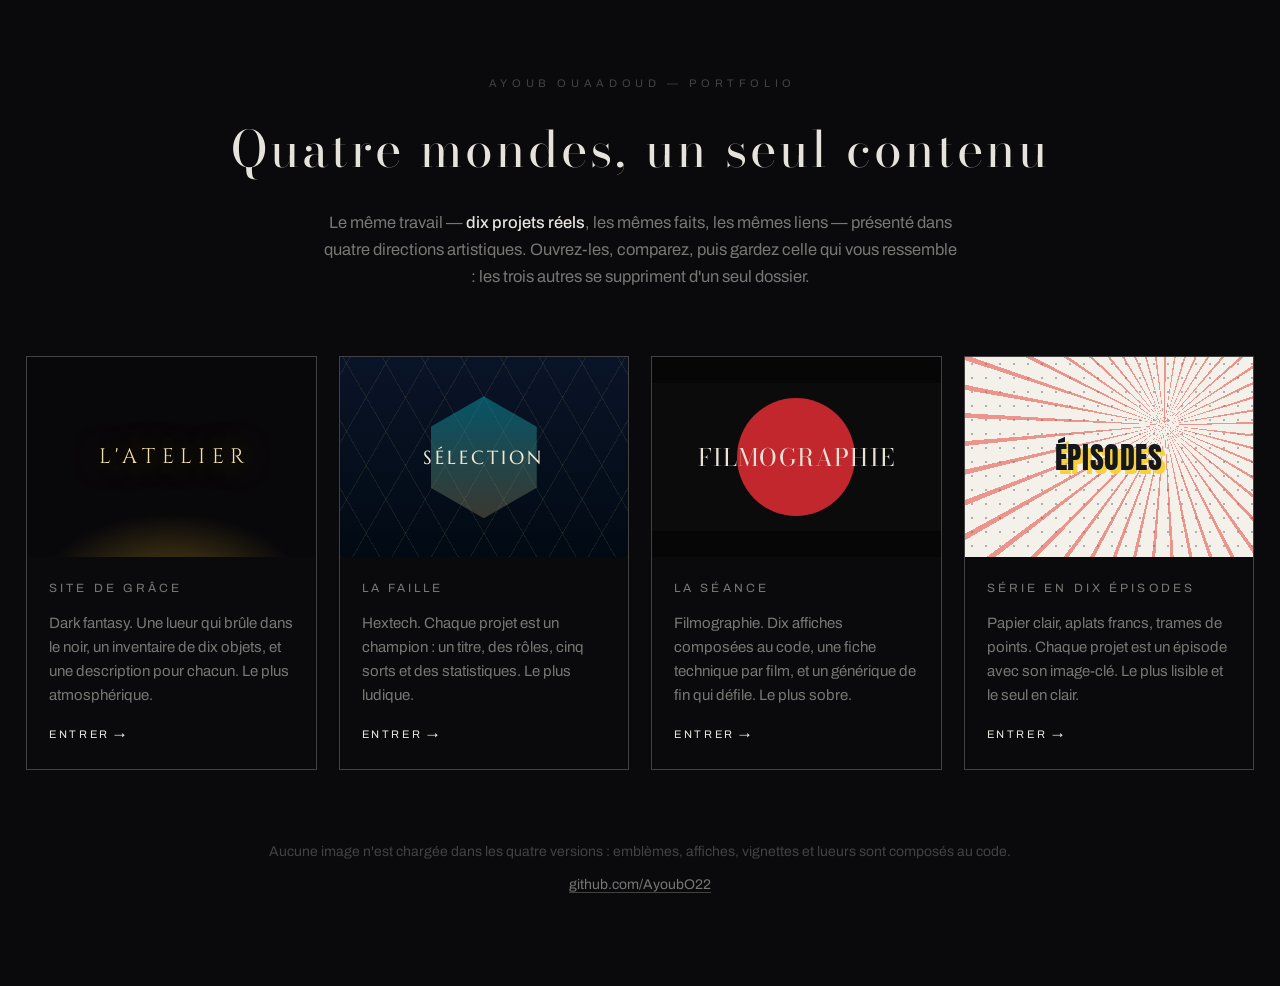
==== commit b983ae8c: "Portfolio en quatre mondes, à comparer Le même contenu — dix projets réels, mêmes faits, mêmes liens" ====
--- a/portfolio/index.html
+++ b/portfolio/index.html
@@ -2,136 +2,152 @@
 <html lang="fr">
 <head>
 <meta charset="UTF-8">
-<meta name="viewport" content="width=device-width, initial-scale=1.0, viewport-fit=cover">
-<meta name="theme-color" content="#08070a">
-<title>AYOUB OUAADOUD — Site de Grâce</title>
-<meta name="description" content="Portfolio interactif : un site de grâce, un inventaire, et dix objets à examiner.">
+<meta name="viewport" content="width=device-width, initial-scale=1.0">
+<meta name="theme-color" content="#0a0a0c">
+<title>AYOUB OUAADOUD — Quatre portfolios</title>
+<meta name="description" content="Le même portfolio, dans quatre directions artistiques. À comparer, puis à choisir.">
 <link rel="preconnect" href="https://fonts.googleapis.com">
 <link rel="preconnect" href="https://fonts.gstatic.com" crossorigin>
-<link href="https://fonts.googleapis.com/css2?family=Cinzel:wght@400;500;600&family=Cormorant+Garamond:ital,wght@0,300;0,400;0,500;1,300;1,400&display=swap" rel="stylesheet">
-<link rel="stylesheet" href="css/portfolio.css">
-<link rel="icon" href="data:image/svg+xml,<svg xmlns='http://www.w3.org/2000/svg' viewBox='0 0 100 100'><circle cx='50' cy='50' r='34' fill='none' stroke='%23c9a227' stroke-width='6'/><circle cx='50' cy='50' r='10' fill='%23f0dfa8'/></svg>">
+<link href="https://fonts.googleapis.com/css2?family=Cinzel:wght@400;500&family=Marcellus&family=Bodoni+Moda:opsz,wght@6..96,400;6..96,500&family=Anton&family=Archivo:wght@300;400;500&display=swap" rel="stylesheet">
+<style>
+  :root { --fond: #0a0a0c; --texte: #e6e3dc; --sourd: rgba(230,227,220,.5); --tres-sourd: rgba(230,227,220,.26); }
+  * { margin: 0; padding: 0; box-sizing: border-box; }
+  body {
+    background: var(--fond); color: var(--texte); font-family: "Archivo", system-ui, sans-serif;
+    font-size: 16px; line-height: 1.65; min-height: 100dvh;
+  }
+  .enveloppe { max-width: 1280px; margin: 0 auto; padding: 74px 26px 90px; }
+
+  header { text-align: center; margin-bottom: 66px; }
+  .sur { font-size: 11px; letter-spacing: .42em; color: var(--tres-sourd); text-indent: .42em; }
+  h1 { font-family: "Bodoni Moda", Georgia, serif; font-weight: 400; font-size: clamp(28px, 5vw, 50px); letter-spacing: .06em; margin: 16px 0 18px; }
+  .intro { max-width: 640px; margin: 0 auto; color: var(--sourd); font-size: 16.5px; }
+  .intro b { color: var(--texte); font-weight: 500; }
+
+  .portes { display: grid; grid-template-columns: repeat(auto-fit, minmax(280px, 1fr)); gap: 22px; }
+  .porte {
+    display: block; border: 1px solid var(--tres-sourd); overflow: hidden;
+    transition: transform .4s cubic-bezier(.2,.8,.3,1), border-color .4s ease;
+    text-decoration: none; color: inherit;
+  }
+  .porte:hover { transform: translateY(-6px); }
+  .apercu { height: 200px; position: relative; overflow: hidden; display: flex; align-items: center; justify-content: center; }
+  .apercu span { position: relative; z-index: 2; text-align: center; padding: 0 18px; }
+  .corps { padding: 22px 22px 26px; }
+  .nom { font-size: 12px; letter-spacing: .26em; color: var(--sourd); }
+  .desc { margin-top: 12px; font-size: 15px; color: var(--sourd); line-height: 1.6; }
+  .aller { margin-top: 18px; font-size: 11px; letter-spacing: .24em; color: var(--texte); }
+  .porte:hover .aller { color: #fff; }
+
+  /* --- aperçu 1 : site de grâce --- */
+  .ap-grace { background: radial-gradient(ellipse 70% 60% at 50% 118%, rgba(201,162,39,.42), #08070a 66%); }
+  .ap-grace span { font-family: "Cinzel", serif; font-size: 21px; letter-spacing: .3em; color: #f0dfa8; text-indent: .3em; text-shadow: 0 0 30px rgba(201,162,39,.7); }
+  .porte:hover .ap-grace { filter: brightness(1.25); }
+
+  /* --- aperçu 2 : la faille --- */
+  .ap-faille { background: linear-gradient(180deg, #0a1428, #010a13); }
+  .ap-faille::before {
+    content: ""; position: absolute; inset: 0;
+    background: repeating-linear-gradient(60deg, rgba(200,170,110,.10) 0 1px, transparent 1px 34px),
+                repeating-linear-gradient(-60deg, rgba(200,170,110,.10) 0 1px, transparent 1px 34px);
+  }
+  .ap-faille::after {
+    content: ""; position: absolute; left: 50%; top: 50%; width: 106px; height: 122px; transform: translate(-50%,-50%);
+    background: linear-gradient(180deg, rgba(3,151,171,.5), rgba(200,170,110,.28));
+    clip-path: polygon(50% 0, 100% 25%, 100% 75%, 50% 100%, 0 75%, 0 25%);
+  }
+  .ap-faille span { font-family: "Marcellus", serif; font-size: 19px; letter-spacing: .16em; color: #f0e6d2; }
+
+  /* --- aperçu 3 : la séance --- */
+  .ap-cinema { background: #0b0b0c; }
+  .ap-cinema::before, .ap-cinema::after {
+    content: ""; position: absolute; left: 0; right: 0; height: 26px; background: #060607;
+  }
+  .ap-cinema::before { top: 0; } .ap-cinema::after { bottom: 0; }
+  .ap-cinema span { font-family: "Bodoni Moda", Georgia, serif; font-size: 24px; letter-spacing: .05em; color: #e8e2d6; }
+  .ap-cinema i {
+    position: absolute; left: 50%; top: 50%; width: 118px; height: 118px; transform: translate(-50%,-50%);
+    border-radius: 50%; background: #c1272d; z-index: 1;
+  }
+
+  /* --- aperçu 4 : épisodes --- */
+  .ap-anime { background: #f4f1ea; }
+  .ap-anime::before {
+    content: ""; position: absolute; inset: 0;
+    background: radial-gradient(#16161d 8%, transparent 9%); background-size: 14px 14px; opacity: .3;
+  }
+  .ap-anime::after {
+    content: ""; position: absolute; inset: -30%;
+    background: repeating-conic-gradient(from 0deg at 62% 40%, #e2382c 0deg 1.4deg, transparent 1.4deg 8deg); opacity: .5;
+  }
+  .ap-anime span { font-family: "Anton", sans-serif; font-size: 30px; letter-spacing: .02em; color: #16161d; text-shadow: 4px 4px 0 #f4d13d; }
+
+  footer { margin-top: 70px; text-align: center; color: var(--tres-sourd); font-size: 14px; }
+  footer a { color: var(--sourd); border-bottom: 1px solid var(--tres-sourd); text-decoration: none; }
+  footer a:hover { color: var(--texte); }
+
+  @media (max-width: 620px) { .enveloppe { padding: 50px 18px 70px; } .apercu { height: 160px; } }
+</style>
+<link rel="icon" href="data:image/svg+xml,<svg xmlns='http://www.w3.org/2000/svg' viewBox='0 0 100 100'><rect width='50' height='50' fill='%23c9a227'/><rect x='50' width='50' height='50' fill='%230397ab'/><rect y='50' width='50' height='50' fill='%23c1272d'/><rect x='50' y='50' width='50' height='50' fill='%23f4d13d'/></svg>">
 </head>
 <body>
+<div class="enveloppe">
 
-<canvas id="braises" aria-hidden="true"></canvas>
-<div class="grain" aria-hidden="true"></div>
-<div class="vignette" aria-hidden="true"></div>
-
-<!-- ================= OUVERTURE ================= -->
-<section id="ecran-ouverture" class="ecran active">
-  <div class="ouverture-bloc">
-    <p class="ouverture-sur">PORTFOLIO</p>
-    <h1 class="ouverture-titre">AYOUB<span class="ouverture-sep">·</span>OUAADOUD</h1>
-    <p class="ouverture-sous">DÉVELOPPEUR — BRUXELLES</p>
-    <div class="filet"><span class="filet-losange"></span></div>
-    <button id="entrer" class="entrer">APPUYEZ SUR ENTRÉE</button>
-    <p class="ouverture-note">le son est éteint — vous pourrez l'allumer en haut à droite</p>
-  </div>
-</section>
-
-<!-- ================= LE JEU ================= -->
-<main id="jeu" hidden>
-
-  <header class="bandeau">
-    <button class="bandeau-retour" id="btn-retour" hidden>◄ RETOUR</button>
-    <span class="bandeau-porteur" id="bandeau-porteur">AYOUB OUAADOUD</span>
-    <span class="bandeau-lieu">NIVEAU <b id="bandeau-niveau">26</b></span>
-    <nav class="bandeau-actions">
-      <button class="lien-sobre" id="btn-souvenirs">SOUVENIRS <b id="cpt-souvenirs">0</b>/<b id="cpt-total">8</b></button>
-      <button class="lien-sobre" id="btn-son" aria-pressed="false">SON : ÉTEINT</button>
-    </nav>
+  <header>
+    <p class="sur">AYOUB OUAADOUD — PORTFOLIO</p>
+    <h1>Quatre mondes, un seul contenu</h1>
+    <p class="intro">
+      Le même travail — <b>dix projets réels</b>, les mêmes faits, les mêmes liens — présenté dans
+      quatre directions artistiques. Ouvrez-les, comparez, puis gardez celle qui vous ressemble :
+      les trois autres se suppriment d'un seul dossier.
+    </p>
   </header>
 
-  <!-- ---- site de grâce ---- -->
-  <section id="ecran-grace" class="ecran active">
-    <canvas id="lueur" aria-hidden="true"></canvas>
-    <div class="grace-bloc">
-      <p class="grace-sur">SITE DE GRÂCE DÉCOUVERT</p>
-      <h2 class="grace-titre">L'ATELIER</h2>
-      <nav class="menu" id="menu">
-        <button class="menu-item" data-ecran="ecran-inventaire"><span class="menu-marque"></span>INVENTAIRE<span class="menu-note">dix objets</span></button>
-        <button class="menu-item" data-ecran="ecran-attributs"><span class="menu-marque"></span>ATTRIBUTS<span class="menu-note">ce que je sais faire</span></button>
-        <button class="menu-item" data-ecran="ecran-chronique"><span class="menu-marque"></span>CHRONIQUE<span class="menu-note">ce qui a précédé</span></button>
-        <button class="menu-item" data-ecran="ecran-missives"><span class="menu-marque"></span>MISSIVES<span class="menu-note">me joindre</span></button>
-        <button class="menu-item menu-repos" data-action="repos"><span class="menu-marque"></span>SE REPOSER<span class="menu-note">reprendre souffle</span></button>
-      </nav>
-    </div>
-  </section>
+  <div class="portes">
 
-  <!-- ---- inventaire ---- -->
-  <section id="ecran-inventaire" class="ecran">
-    <div class="ecran-tete">
-      <h2 class="ecran-titre">INVENTAIRE</h2>
-      <div class="filet"><span class="filet-losange"></span></div>
-    </div>
-    <div class="inv">
-      <div class="inv-casiers" id="inv-casiers" role="listbox" aria-label="Objets"></div>
-      <article class="fiche" id="fiche"></article>
-    </div>
-  </section>
+    <a class="porte" href="grace/">
+      <div class="apercu ap-grace"><span>L'ATELIER</span></div>
+      <div class="corps">
+        <p class="nom">SITE DE GRÂCE</p>
+        <p class="desc">Dark fantasy. Une lueur qui brûle dans le noir, un inventaire de dix objets, et une description pour chacun. Le plus atmosphérique.</p>
+        <p class="aller">ENTRER →</p>
+      </div>
+    </a>
 
-  <!-- ---- attributs ---- -->
-  <section id="ecran-attributs" class="ecran">
-    <div class="ecran-tete">
-      <h2 class="ecran-titre">ATTRIBUTS</h2>
-      <div class="filet"><span class="filet-losange"></span></div>
-    </div>
-    <div class="attr-corps">
-      <div class="attr-porteur">
-        <button class="attr-niveau" id="attr-niveau">
-          <span class="attr-niveau-lab">NIVEAU</span>
-          <span class="attr-niveau-val">26</span>
-          <span class="attr-niveau-note">un par dépôt public ou privé</span>
-        </button>
+    <a class="porte" href="faille/">
+      <div class="apercu ap-faille"><span>SÉLECTION</span></div>
+      <div class="corps">
+        <p class="nom">LA FAILLE</p>
+        <p class="desc">Hextech. Chaque projet est un champion : un titre, des rôles, cinq sorts et des statistiques. Le plus ludique.</p>
+        <p class="aller">ENTRER →</p>
       </div>
-      <div class="attr-liste" id="attr-liste"></div>
-      <div class="attr-memoire" id="attr-memoire"></div>
-    </div>
-  </section>
+    </a>
 
-  <!-- ---- chronique ---- -->
-  <section id="ecran-chronique" class="ecran">
-    <div class="ecran-tete">
-      <h2 class="ecran-titre">CHRONIQUE</h2>
-      <div class="filet"><span class="filet-losange"></span></div>
-    </div>
-    <ol class="chronique" id="chronique"></ol>
-  </section>
+    <a class="porte" href="cinema/">
+      <div class="apercu ap-cinema"><i></i><span>FILMOGRAPHIE</span></div>
+      <div class="corps">
+        <p class="nom">LA SÉANCE</p>
+        <p class="desc">Filmographie. Dix affiches composées au code, une fiche technique par film, et un générique de fin qui défile. Le plus sobre.</p>
+        <p class="aller">ENTRER →</p>
+      </div>
+    </a>
 
-  <!-- ---- missives ---- -->
-  <section id="ecran-missives" class="ecran">
-    <div class="ecran-tete">
-      <h2 class="ecran-titre">MISSIVES</h2>
-      <div class="filet"><span class="filet-losange"></span></div>
-      <p class="ecran-note">Messages laissés au sol par le porteur.</p>
-    </div>
-    <div class="missives" id="missives"></div>
-  </section>
-</main>
+    <a class="porte" href="anime/">
+      <div class="apercu ap-anime"><span>ÉPISODES</span></div>
+      <div class="corps">
+        <p class="nom">SÉRIE EN DIX ÉPISODES</p>
+        <p class="desc">Papier clair, aplats francs, trames de points. Chaque projet est un épisode avec son image-clé. Le plus lisible et le seul en clair.</p>
+        <p class="aller">ENTRER →</p>
+      </div>
+    </a>
 
-<!-- ================= SURIMPRESSIONS ================= -->
-<div id="carton" class="carton" hidden><span class="carton-nom"></span></div>
-<div id="peri" class="peri" hidden><span>VOUS AVEZ PÉRI</span></div>
+  </div>
 
-<div id="voile-souvenirs" class="voile" hidden>
-  <div class="panneau">
-    <div class="panneau-tete">
-      <h3>SOUVENIRS</h3>
-      <button class="panneau-fermer" data-fermer="voile-souvenirs">✕</button>
-    </div>
-    <div class="panneau-corps" id="liste-souvenirs"></div>
-  </div>
+  <footer>
+    <p>Aucune image n'est chargée dans les quatre versions : emblèmes, affiches, vignettes et lueurs sont composés au code.</p>
+    <p style="margin-top:10px"><a href="https://github.com/AyoubO22">github.com/AyoubO22</a></p>
+  </footer>
+
 </div>
-
-<div id="annonce" class="annonce" hidden></div>
-
-<script src="js/data.js"></script>
-<script src="js/audio.js"></script>
-<script src="js/ambiance.js"></script>
-<script src="js/sigils.js"></script>
-<script src="js/eggs.js"></script>
-<script src="js/ui.js"></script>
-<script src="js/main.js"></script>
 </body>
 </html>
